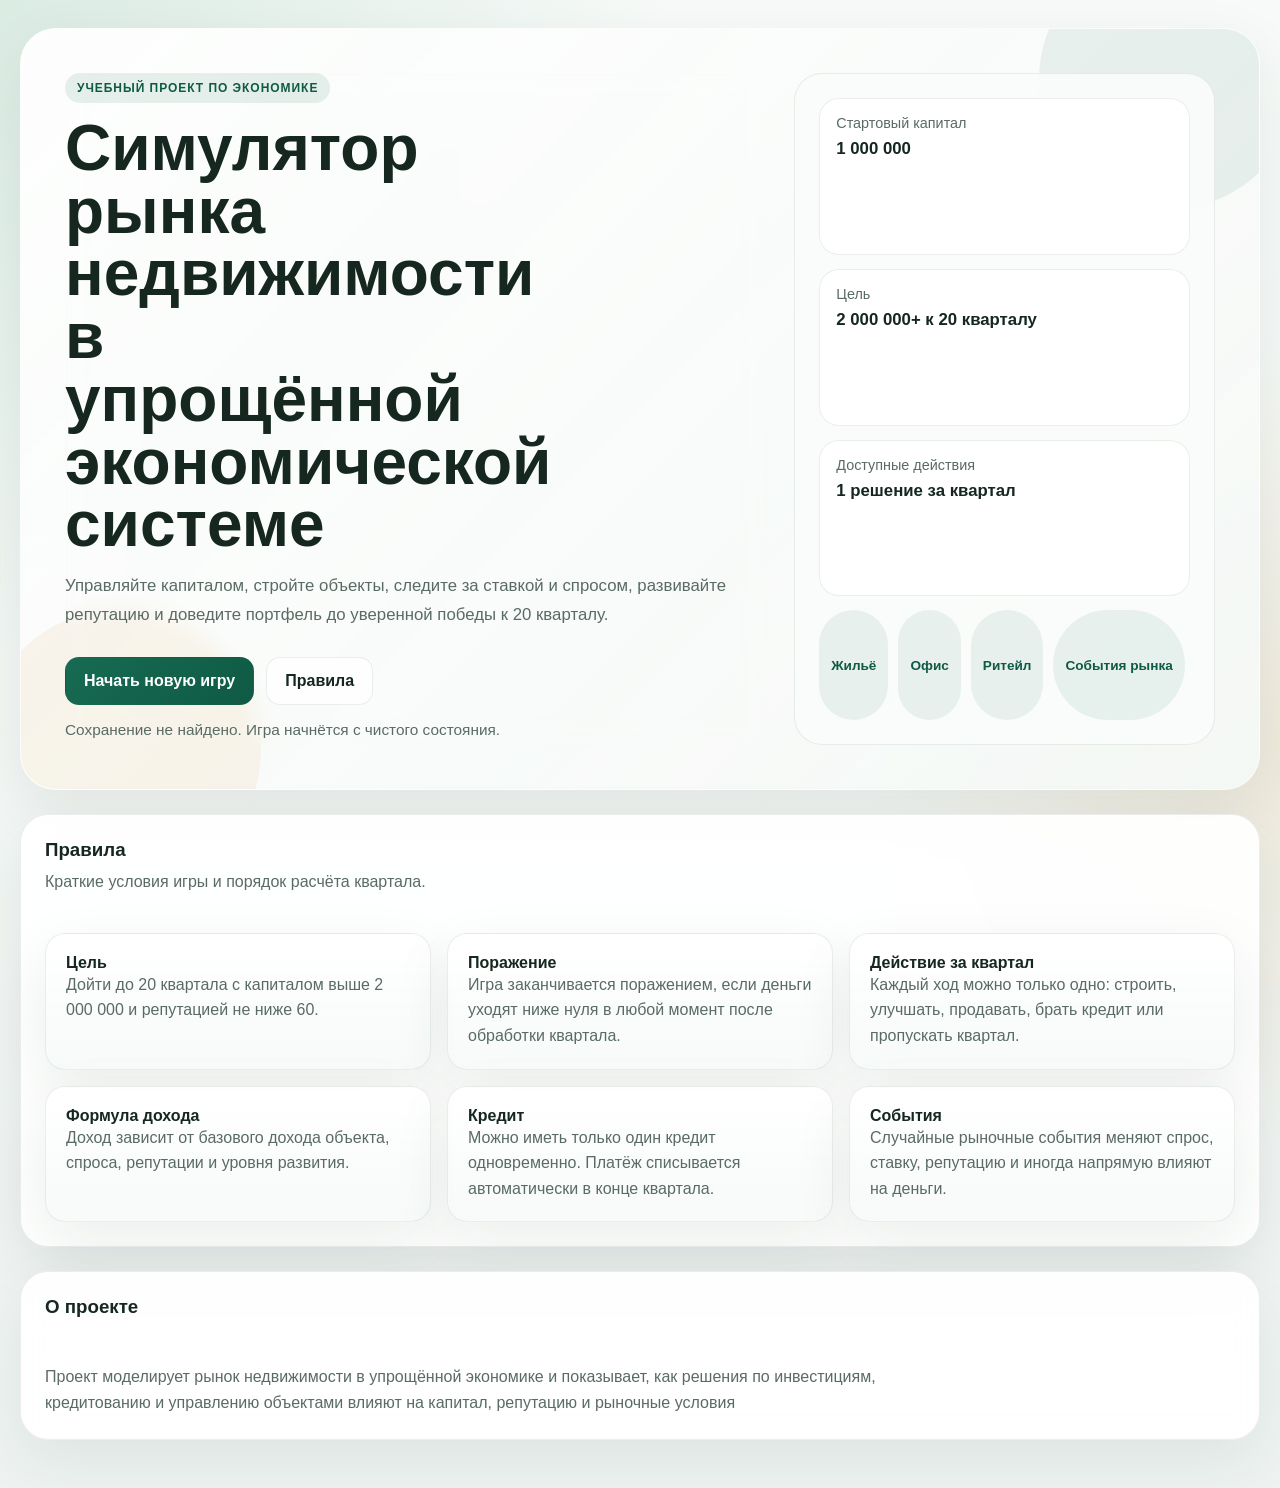
==== app/index.html @ c870f3a7 "Move project files into app folder" ====
<!DOCTYPE html>
<html lang="ru">
<head>
  <meta charset="UTF-8">
  <meta name="viewport" content="width=device-width, initial-scale=1.0">
  <title>Симулятор рынка недвижимости</title>
  <link rel="stylesheet" href="style.css">
</head>
<body>
  <div class="page-shell">
    <section class="hero-screen" id="start-screen">
      <div class="hero-screen__content">
        <div class="hero-screen__intro">
          <span class="eyebrow">Учебный проект по экономике</span>
          <h1>Симулятор рынка недвижимости в упрощённой экономической системе</h1>
          <p class="hero-screen__lead">
            Управляйте капиталом, стройте объекты, следите за ставкой и спросом, развивайте репутацию
            и доведите портфель до уверенной победы к 20 кварталу.
          </p>
          <div class="hero-screen__actions">
            <button class="button button--primary" id="start-game-button">Начать новую игру</button>
            <button class="button button--secondary" id="continue-game-button">Продолжить сохранение</button>
            <button class="button button--ghost" id="scroll-to-rules-button">Правила</button>
          </div>
          <div class="save-hint" id="save-hint"></div>
        </div>

        <div class="hero-screen__panel">
          <div class="hero-stat">
            <span class="hero-stat__label">Стартовый капитал</span>
            <strong class="hero-stat__value">1 000 000</strong>
          </div>
          <div class="hero-stat">
            <span class="hero-stat__label">Цель</span>
            <strong class="hero-stat__value">2 000 000+ к 20 кварталу</strong>
          </div>
          <div class="hero-stat">
            <span class="hero-stat__label">Доступные действия</span>
            <strong class="hero-stat__value">1 решение за квартал</strong>
          </div>
          <div class="hero-tags">
            <span class="tag">Жильё</span>
            <span class="tag">Офис</span>
            <span class="tag">Ритейл</span>
            <span class="tag">События рынка</span>
          </div>
        </div>
      </div>
    </section>

    <main class="main-layout">
      <section class="game-screen is-hidden" id="game-screen">
        <header class="topbar panel">
          <div class="topbar__title">
            <div>
              <p class="topbar__eyebrow">Игровой экран</p>
              <h2>Симулятор рынка недвижимости</h2>
            </div>
            <div class="topbar__links">
              <button class="button button--ghost button--small" id="show-rules-button">Правила</button>
              <button class="button button--ghost button--small" id="show-about-button">О проекте</button>
            </div>
          </div>

          <div class="metrics-grid">
            <div class="metric-card">
              <span class="metric-card__label">Квартал</span>
              <strong class="metric-card__value" id="metric-quarter">1</strong>
            </div>
            <div class="metric-card">
              <span class="metric-card__label">Деньги</span>
              <strong class="metric-card__value" id="metric-money">0</strong>
            </div>
            <div class="metric-card">
              <span class="metric-card__label">Репутация</span>
              <strong class="metric-card__value" id="metric-reputation">0</strong>
            </div>
            <div class="metric-card">
              <span class="metric-card__label">Спрос</span>
              <strong class="metric-card__value" id="metric-demand">0</strong>
            </div>
            <div class="metric-card">
              <span class="metric-card__label">Ставка</span>
              <strong class="metric-card__value" id="metric-interest">0</strong>
            </div>
            <div class="metric-card">
              <span class="metric-card__label">Суммарная прибыль</span>
              <strong class="metric-card__value" id="metric-profit">0</strong>
            </div>
          </div>
        </header>

        <div class="dashboard-grid">
          <aside class="panel sidebar">
            <div class="panel-heading">
              <h3>Панель действий</h3>
              <p>За квартал можно выполнить только одно действие.</p>
            </div>

            <div class="action-group">
              <h4>Строительство</h4>
              <button class="button button--primary button--full" id="build-housing-button">Построить жильё за 250 000</button>
              <button class="button button--primary button--full" id="build-office-button">Построить офис за 400 000</button>
              <button class="button button--primary button--full" id="build-retail-button">Построить ритейл за 320 000</button>
            </div>

            <div class="action-group">
              <h4>Улучшение объекта</h4>
              <label class="field-label" for="upgrade-select">Выберите активный объект</label>
              <select id="upgrade-select"></select>
              <button class="button button--secondary button--full" id="upgrade-button">Улучшить за 80 000</button>
            </div>

            <div class="action-group">
              <h4>Продажа объекта</h4>
              <label class="field-label" for="sell-select">Выберите активный объект</label>
              <select id="sell-select"></select>
              <button class="button button--secondary button--full" id="sell-button">Продать объект</button>
            </div>

            <div class="action-group">
              <h4>Финансовые решения</h4>
              <div class="loan-box" id="loan-status-box"></div>
              <button class="button button--accent button--full" id="loan-button">Взять кредит 300 000</button>
              <button class="button button--ghost button--full" id="skip-turn-button">Пропустить ход</button>
            </div>

            <div class="action-group">
              <h4>Управление игрой</h4>
              <button class="button button--secondary button--full" id="new-game-button">Новая игра</button>
              <button class="button button--danger button--full" id="reset-progress-button">Сбросить прогресс</button>
            </div>
          </aside>

          <section class="panel portfolio-panel">
            <div class="panel-heading">
              <h3>Портфель недвижимости</h3>
              <p>Карточки показывают текущую эффективность объектов с учётом спроса, репутации и ставки.</p>
            </div>
            <div class="properties-grid" id="properties-grid"></div>
          </section>

          <aside class="panel insights-panel">
            <div class="panel-heading">
              <h3>События и аналитика</h3>
              <p>После каждого квартала рынок меняется, а история последних событий сохраняется.</p>
            </div>

            <section class="insight-card">
              <h4>Последнее событие</h4>
              <div id="latest-event-card"></div>
            </section>

            <section class="insight-card">
              <h4>История последних 5 событий</h4>
              <div class="event-history" id="event-history"></div>
            </section>

            <section class="insight-card">
              <h4>Краткая сводка</h4>
              <div class="summary-list" id="game-summary"></div>
            </section>
          </aside>
        </div>

        <section class="panel charts-panel">
          <div class="panel-heading">
            <h3>Динамика по кварталам</h3>
          </div>

          <div class="charts-grid">
            <div class="chart-card">
              <div class="chart-card__header">
                <h4>Деньги</h4>
                <span id="money-trend-label"></span>
              </div>
              <canvas id="money-chart" width="320" height="180"></canvas>
            </div>
            <div class="chart-card">
              <div class="chart-card__header">
                <h4>Спрос</h4>
                <span id="demand-trend-label"></span>
              </div>
              <canvas id="demand-chart" width="320" height="180"></canvas>
            </div>
            <div class="chart-card">
              <div class="chart-card__header">
                <h4>Репутация</h4>
                <span id="reputation-trend-label"></span>
              </div>
              <canvas id="reputation-chart" width="320" height="180"></canvas>
            </div>
          </div>

          <div class="quarter-table-wrapper">
            <table class="quarter-table">
              <thead>
                <tr>
                  <th>Квартал</th>
                  <th>Деньги</th>
                  <th>Спрос</th>
                  <th>Репутация</th>
                  <th>Ставка</th>
                </tr>
              </thead>
              <tbody id="timeline-table-body"></tbody>
            </table>
          </div>
        </section>
      </section>

      <section class="info-section panel" id="rules-section">
        <div class="panel-heading">
          <h3>Правила</h3>
          <p>Краткие условия игры и порядок расчёта квартала.</p>
        </div>
        <div class="info-grid">
          <article class="info-card">
            <h4>Цель</h4>
            <p>Дойти до 20 квартала с капиталом выше 2 000 000 и репутацией не ниже 60.</p>
          </article>
          <article class="info-card">
            <h4>Поражение</h4>
            <p>Игра заканчивается поражением, если деньги уходят ниже нуля в любой момент после обработки квартала.</p>
          </article>
          <article class="info-card">
            <h4>Действие за квартал</h4>
            <p>Каждый ход можно только одно: строить, улучшать, продавать, брать кредит или пропускать квартал.</p>
          </article>
          <article class="info-card">
            <h4>Формула дохода</h4>
            <p>Доход зависит от базового дохода объекта, спроса, репутации и уровня развития.</p>
          </article>
          <article class="info-card">
            <h4>Кредит</h4>
            <p>Можно иметь только один кредит одновременно. Платёж списывается автоматически в конце квартала.</p>
          </article>
          <article class="info-card">
            <h4>События</h4>
            <p>Случайные рыночные события меняют спрос, ставку, репутацию и иногда напрямую влияют на деньги.</p>
          </article>
        </div>
      </section>

      <section class="info-section panel" id="about-section">
        <div class="panel-heading">
          <h3>О проекте</h3>
        </div>
        <div class="about-copy">
          <p>
            Проект моделирует рынок недвижимости в упрощённой экономике и показывает, как решения по
            инвестициям, кредитованию и управлению объектами влияют на капитал, репутацию и рыночные условия
          </p>
        </div>
      </section>
    </main>
  </div>

  <div class="toast-container" id="toast-container" aria-live="polite" aria-atomic="true"></div>

  <div class="modal is-hidden" id="endgame-modal">
    <div class="modal__backdrop"></div>
    <div class="modal__dialog" role="dialog" aria-modal="true" aria-labelledby="endgame-title">
      <span class="modal__eyebrow" id="endgame-result-badge">Итог</span>
      <h2 id="endgame-title">Игра завершена</h2>
      <p class="modal__text" id="endgame-description"></p>
      <div class="endgame-metrics" id="endgame-metrics"></div>
      <button class="button button--primary button--full" id="restart-from-modal-button">Начать заново</button>
    </div>
  </div>

  <script src="script.js"></script>
</body>
</html>
---- app/style.css ----
:root {
  --bg: #eef3f1;
  --surface: rgba(255, 255, 255, 0.92);
  --surface-strong: #ffffff;
  --surface-muted: #f5f8f7;
  --border: rgba(21, 39, 30, 0.08);
  --text: #15271e;
  --text-soft: #5a6b64;
  --primary: #176b52;
  --primary-strong: #0f5a44;
  --accent: #d68c2d;
  --danger: #c95353;
  --success: #2b8b57;
  --shadow: 0 20px 60px rgba(22, 50, 39, 0.08);
  --radius-xl: 28px;
  --radius-lg: 20px;
  --radius-md: 14px;
  --radius-sm: 10px;
}

* {
  box-sizing: border-box;
}

html {
  scroll-behavior: smooth;
}

body {
  margin: 0;
  min-height: 100vh;
  font-family: "Trebuchet MS", "Gill Sans", "Avenir Next", sans-serif;
  color: var(--text);
  background:
    radial-gradient(circle at top left, rgba(89, 171, 133, 0.18), transparent 34%),
    radial-gradient(circle at right center, rgba(214, 140, 45, 0.12), transparent 28%),
    linear-gradient(180deg, #f7faf8 0%, var(--bg) 100%);
}

button,
select,
input {
  font: inherit;
}

.page-shell {
  max-width: 1480px;
  margin: 0 auto;
  padding: 28px 20px 48px;
}

.main-layout {
  display: grid;
  gap: 24px;
}

.hero-screen {
  position: relative;
  overflow: hidden;
  margin-bottom: 24px;
  padding: 44px;
  border: 1px solid rgba(255, 255, 255, 0.5);
  border-radius: 36px;
  background:
    linear-gradient(135deg, rgba(255, 255, 255, 0.95), rgba(244, 248, 246, 0.92)),
    linear-gradient(135deg, rgba(23, 107, 82, 0.08), rgba(214, 140, 45, 0.05));
  box-shadow: var(--shadow);
}

.hero-screen::before,
.hero-screen::after {
  content: "";
  position: absolute;
  border-radius: 999px;
  pointer-events: none;
}

.hero-screen::before {
  top: -80px;
  right: -40px;
  width: 260px;
  height: 260px;
  background: rgba(23, 107, 82, 0.08);
}

.hero-screen::after {
  bottom: -100px;
  left: -40px;
  width: 280px;
  height: 280px;
  background: rgba(214, 140, 45, 0.08);
}

.hero-screen__content {
  position: relative;
  z-index: 1;
  display: grid;
  grid-template-columns: minmax(0, 1.5fr) minmax(320px, 0.9fr);
  gap: 28px;
  align-items: stretch;
}

.hero-screen__intro,
.hero-screen__panel,
.panel,
.info-card,
.chart-card,
.metric-card,
.insight-card,
.property-card {
  backdrop-filter: blur(10px);
}

.hero-screen__intro {
  display: flex;
  flex-direction: column;
  justify-content: center;
}

.eyebrow,
.topbar__eyebrow,
.modal__eyebrow {
  display: inline-flex;
  align-items: center;
  width: fit-content;
  padding: 8px 12px;
  border-radius: 999px;
  font-size: 12px;
  font-weight: 700;
  letter-spacing: 0.08em;
  text-transform: uppercase;
  color: var(--primary-strong);
  background: rgba(23, 107, 82, 0.1);
}

.hero-screen h1 {
  margin: 14px 0 16px;
  max-width: 12ch;
  font-size: clamp(2.4rem, 5vw, 4.1rem);
  line-height: 0.98;
}

.hero-screen__lead {
  max-width: 700px;
  margin: 0 0 28px;
  color: var(--text-soft);
  font-size: 1.05rem;
  line-height: 1.7;
}

.hero-screen__actions,
.topbar__links {
  display: flex;
  flex-wrap: wrap;
  gap: 12px;
}

.save-hint {
  min-height: 24px;
  margin-top: 16px;
  font-size: 0.96rem;
  color: var(--text-soft);
}

.hero-screen__panel {
  display: grid;
  gap: 14px;
  padding: 24px;
  border: 1px solid var(--border);
  border-radius: var(--radius-xl);
  background: rgba(250, 252, 251, 0.9);
}

.hero-stat {
  padding: 16px;
  border-radius: var(--radius-lg);
  background: var(--surface-strong);
  border: 1px solid var(--border);
}

.hero-stat__label {
  display: block;
  margin-bottom: 8px;
  color: var(--text-soft);
  font-size: 0.9rem;
}

.hero-stat__value {
  font-size: 1.05rem;
}

.hero-tags {
  display: flex;
  flex-wrap: wrap;
  gap: 10px;
}

.tag,
.status-badge,
.event-chip {
  display: inline-flex;
  align-items: center;
  gap: 6px;
  padding: 8px 12px;
  border-radius: 999px;
  font-size: 0.85rem;
  font-weight: 700;
}

.tag {
  color: var(--primary-strong);
  background: rgba(23, 107, 82, 0.08);
}

.button {
  display: inline-flex;
  align-items: center;
  justify-content: center;
  gap: 8px;
  min-height: 48px;
  padding: 12px 18px;
  border: 1px solid transparent;
  border-radius: 14px;
  cursor: pointer;
  transition:
    transform 0.18s ease,
    box-shadow 0.18s ease,
    background-color 0.18s ease,
    border-color 0.18s ease,
    color 0.18s ease;
  font-weight: 700;
}

.button:hover:not(:disabled) {
  transform: translateY(-2px);
  box-shadow: 0 12px 24px rgba(21, 39, 30, 0.1);
}

.button:disabled {
  opacity: 0.45;
  cursor: not-allowed;
  box-shadow: none;
}

.button--primary {
  color: #ffffff;
  background: linear-gradient(135deg, var(--primary), var(--primary-strong));
}

.button--secondary {
  color: var(--text);
  background: rgba(255, 255, 255, 0.9);
  border-color: var(--border);
}

.button--accent {
  color: #ffffff;
  background: linear-gradient(135deg, #e69b3d, #c9791f);
}

.button--ghost {
  color: var(--text);
  background: rgba(255, 255, 255, 0.65);
  border-color: var(--border);
}

.button--danger {
  color: #ffffff;
  background: linear-gradient(135deg, #d86565, #b44747);
}

.button--full {
  width: 100%;
}

.button--small {
  min-height: 40px;
  padding: 10px 14px;
  font-size: 0.92rem;
}

.panel,
.info-card,
.chart-card,
.property-card,
.insight-card,
.metric-card {
  border: 1px solid var(--border);
  background: var(--surface);
  box-shadow: var(--shadow);
}

.panel {
  padding: 24px;
  border-radius: var(--radius-xl);
}

.is-hidden {
  display: none !important;
}

.topbar {
  display: grid;
  gap: 24px;
}

.topbar__title {
  display: flex;
  flex-wrap: wrap;
  align-items: center;
  justify-content: space-between;
  gap: 14px;
}

.topbar__title h2 {
  margin: 10px 0 0;
  font-size: clamp(1.6rem, 3vw, 2.2rem);
}

.metrics-grid {
  display: grid;
  grid-template-columns: repeat(6, minmax(0, 1fr));
  gap: 14px;
}

.metric-card {
  padding: 18px;
  border-radius: var(--radius-lg);
  background: linear-gradient(180deg, rgba(255, 255, 255, 0.95), rgba(247, 250, 248, 0.92));
}

.metric-card__label {
  display: block;
  margin-bottom: 8px;
  color: var(--text-soft);
  font-size: 0.88rem;
}

.metric-card__value {
  font-size: 1.15rem;
}

.dashboard-grid {
  display: grid;
  grid-template-columns: minmax(280px, 320px) minmax(0, 1.25fr) minmax(280px, 360px);
  gap: 24px;
  align-items: start;
}

.panel-heading {
  margin-bottom: 20px;
}

.panel-heading h3,
.panel-heading h4 {
  margin: 0 0 8px;
}

.panel-heading p,
.insight-card p,
.info-card p,
.about-copy p,
.event-card__description,
.event-history-item p,
.loan-box p,
.empty-state p {
  margin: 0;
  color: var(--text-soft);
  line-height: 1.6;
}

.sidebar,
.insights-panel {
  position: sticky;
  top: 20px;
}

.action-group {
  display: grid;
  gap: 12px;
  padding-top: 18px;
  margin-top: 18px;
  border-top: 1px solid rgba(21, 39, 30, 0.08);
}

.action-group:first-of-type {
  margin-top: 0;
  padding-top: 0;
  border-top: 0;
}

.action-group h4,
.insight-card h4,
.chart-card h4,
.info-card h4 {
  margin: 0;
  font-size: 1rem;
}

.field-label {
  color: var(--text-soft);
  font-size: 0.92rem;
}

select {
  min-height: 48px;
  width: 100%;
  padding: 12px 14px;
  border: 1px solid var(--border);
  border-radius: 14px;
  color: var(--text);
  background: #ffffff;
  outline: none;
}

select:focus {
  border-color: rgba(23, 107, 82, 0.45);
  box-shadow: 0 0 0 4px rgba(23, 107, 82, 0.08);
}

.loan-box {
  padding: 14px;
  border-radius: var(--radius-md);
  background: var(--surface-muted);
  border: 1px solid var(--border);
}

.loan-box strong {
  display: block;
  margin-bottom: 6px;
}

.properties-grid {
  display: grid;
  grid-template-columns: repeat(auto-fit, minmax(260px, 1fr));
  gap: 16px;
}

.property-card {
  display: grid;
  gap: 16px;
  padding: 20px;
  border-radius: var(--radius-lg);
  background: linear-gradient(180deg, rgba(255, 255, 255, 0.95), rgba(244, 249, 246, 0.92));
  transition: transform 0.18s ease, box-shadow 0.18s ease, border-color 0.18s ease;
}

.property-card:hover {
  transform: translateY(-4px);
  border-color: rgba(23, 107, 82, 0.2);
  box-shadow: 0 22px 44px rgba(18, 44, 34, 0.12);
}

.property-card--sold {
  opacity: 0.72;
  background: linear-gradient(180deg, rgba(245, 247, 246, 0.96), rgba(239, 242, 241, 0.95));
}

.property-card__header {
  display: flex;
  flex-wrap: wrap;
  justify-content: space-between;
  gap: 12px;
}

.property-card__title h4 {
  margin: 0 0 6px;
  font-size: 1.05rem;
}

.property-card__type {
  color: var(--text-soft);
  font-size: 0.92rem;
}

.status-badge--active {
  color: var(--success);
  background: rgba(43, 139, 87, 0.1);
}

.status-badge--sold {
  color: var(--danger);
  background: rgba(201, 83, 83, 0.12);
}

.property-stats {
  display: grid;
  grid-template-columns: repeat(2, minmax(0, 1fr));
  gap: 10px;
}

.property-stat {
  padding: 12px;
  border-radius: 14px;
  background: rgba(255, 255, 255, 0.82);
  border: 1px solid rgba(21, 39, 30, 0.06);
}

.property-stat__label {
  display: block;
  margin-bottom: 6px;
  color: var(--text-soft);
  font-size: 0.8rem;
}

.property-stat__value {
  font-weight: 700;
}

.property-card__footer {
  padding-top: 14px;
  border-top: 1px solid rgba(21, 39, 30, 0.08);
}

.property-card__meta {
  display: flex;
  flex-wrap: wrap;
  gap: 10px;
  font-size: 0.88rem;
  color: var(--text-soft);
}

.insight-card {
  display: grid;
  gap: 14px;
  padding: 18px;
  margin-top: 16px;
  border-radius: var(--radius-lg);
  background: linear-gradient(180deg, rgba(255, 255, 255, 0.94), rgba(246, 250, 248, 0.9));
}

.insight-card:first-of-type {
  margin-top: 0;
}

.event-card,
.event-history-item,
.summary-item {
  padding: 14px;
  border-radius: var(--radius-md);
  background: rgba(255, 255, 255, 0.82);
  border: 1px solid rgba(21, 39, 30, 0.06);
}

.event-card__header,
.event-history-item__header {
  display: flex;
  align-items: center;
  justify-content: space-between;
  gap: 12px;
  margin-bottom: 10px;
}

.event-card__header h5,
.event-history-item__header h5 {
  margin: 0;
  font-size: 0.98rem;
}

.event-chip {
  color: var(--primary-strong);
  background: rgba(23, 107, 82, 0.09);
}

.event-card__effect,
.event-history-item__effect {
  margin-top: 10px;
  color: var(--primary-strong);
  font-weight: 700;
  line-height: 1.5;
}

.event-history {
  display: grid;
  gap: 12px;
}

.summary-list {
  display: grid;
  gap: 12px;
}

.summary-item strong {
  display: block;
  margin-bottom: 6px;
}

.charts-panel {
  display: grid;
  gap: 22px;
}

.charts-grid {
  display: grid;
  grid-template-columns: repeat(3, minmax(0, 1fr));
  gap: 16px;
}

.chart-card {
  padding: 18px;
  border-radius: var(--radius-lg);
  background: linear-gradient(180deg, rgba(255, 255, 255, 0.95), rgba(243, 249, 246, 0.92));
}

.chart-card__header {
  display: flex;
  align-items: baseline;
  justify-content: space-between;
  gap: 12px;
  margin-bottom: 12px;
}

.chart-card__header span {
  color: var(--text-soft);
  font-size: 0.9rem;
}

canvas {
  width: 100%;
  height: 180px;
  display: block;
  border-radius: 18px;
  background:
    linear-gradient(180deg, rgba(246, 250, 248, 0.95), rgba(238, 244, 241, 0.85));
  border: 1px solid rgba(21, 39, 30, 0.06);
}

.quarter-table-wrapper {
  overflow-x: auto;
}

.quarter-table {
  width: 100%;
  border-collapse: collapse;
}

.quarter-table th,
.quarter-table td {
  padding: 14px 12px;
  text-align: left;
  border-bottom: 1px solid rgba(21, 39, 30, 0.08);
  white-space: nowrap;
}

.quarter-table th {
  color: var(--text-soft);
  font-size: 0.9rem;
  font-weight: 700;
}

.info-section {
  display: grid;
  gap: 18px;
}

.info-grid {
  display: grid;
  grid-template-columns: repeat(3, minmax(0, 1fr));
  gap: 16px;
}

.info-card {
  padding: 20px;
  border-radius: var(--radius-lg);
  background: linear-gradient(180deg, rgba(255, 255, 255, 0.94), rgba(246, 250, 248, 0.9));
}

.about-copy {
  display: grid;
  gap: 14px;
  max-width: 920px;
}

.toast-container {
  position: fixed;
  top: 22px;
  right: 22px;
  z-index: 40;
  display: grid;
  gap: 10px;
  width: min(360px, calc(100vw - 32px));
}

.toast {
  padding: 14px 16px;
  border-radius: 16px;
  color: #ffffff;
  box-shadow: 0 18px 36px rgba(18, 44, 34, 0.18);
  animation: toast-in 0.24s ease forwards;
}

.toast--info {
  background: linear-gradient(135deg, #176b52, #104d3d);
}

.toast--warning {
  background: linear-gradient(135deg, #d68c2d, #b8751d);
}

.toast--danger {
  background: linear-gradient(135deg, #d86565, #b44747);
}

.toast--success {
  background: linear-gradient(135deg, #32945f, #216c44);
}

.modal {
  position: fixed;
  inset: 0;
  z-index: 60;
  display: grid;
  place-items: center;
  padding: 20px;
}

.modal__backdrop {
  position: absolute;
  inset: 0;
  background: rgba(15, 25, 21, 0.48);
  backdrop-filter: blur(8px);
}

.modal__dialog {
  position: relative;
  z-index: 1;
  width: min(560px, 100%);
  padding: 32px;
  border-radius: 28px;
  border: 1px solid rgba(255, 255, 255, 0.4);
  background: rgba(255, 255, 255, 0.97);
  box-shadow: 0 32px 80px rgba(12, 23, 19, 0.24);
}

.modal__dialog h2 {
  margin: 16px 0 12px;
}

.modal__text {
  margin: 0 0 20px;
  color: var(--text-soft);
  line-height: 1.65;
}

.endgame-metrics {
  display: grid;
  grid-template-columns: repeat(2, minmax(0, 1fr));
  gap: 12px;
  margin-bottom: 24px;
}

.endgame-metric {
  padding: 16px;
  border-radius: 16px;
  background: var(--surface-muted);
  border: 1px solid var(--border);
}

.endgame-metric span {
  display: block;
  margin-bottom: 6px;
  color: var(--text-soft);
  font-size: 0.88rem;
}

.empty-state {
  padding: 24px;
  border-radius: var(--radius-lg);
  background: linear-gradient(180deg, rgba(248, 250, 249, 0.95), rgba(242, 246, 244, 0.9));
  border: 1px dashed rgba(21, 39, 30, 0.12);
}

code {
  padding: 0.1em 0.35em;
  border-radius: 0.45em;
  background: rgba(23, 107, 82, 0.08);
}

@keyframes toast-in {
  from {
    opacity: 0;
    transform: translateY(-6px) scale(0.98);
  }
  to {
    opacity: 1;
    transform: translateY(0) scale(1);
  }
}

@media (max-width: 1200px) {
  .metrics-grid {
    grid-template-columns: repeat(3, minmax(0, 1fr));
  }

  .dashboard-grid {
    grid-template-columns: minmax(260px, 310px) minmax(0, 1fr);
  }

  .insights-panel {
    grid-column: 1 / -1;
    position: static;
  }

  .charts-grid,
  .info-grid {
    grid-template-columns: repeat(2, minmax(0, 1fr));
  }
}

@media (max-width: 920px) {
  .page-shell {
    padding: 18px 16px 36px;
  }

  .hero-screen {
    padding: 28px;
    border-radius: 28px;
  }

  .hero-screen__content,
  .dashboard-grid,
  .charts-grid,
  .info-grid,
  .endgame-metrics {
    grid-template-columns: 1fr;
  }

  .sidebar,
  .insights-panel {
    position: static;
  }

  .metrics-grid {
    grid-template-columns: repeat(2, minmax(0, 1fr));
  }

  .topbar__title {
    align-items: flex-start;
  }
}

@media (max-width: 640px) {
  .hero-screen h1 {
    max-width: none;
  }

  .metrics-grid,
  .property-stats {
    grid-template-columns: 1fr;
  }

  .panel,
  .hero-screen,
  .modal__dialog {
    padding: 20px;
  }

  .toast-container {
    top: 12px;
    right: 12px;
  }
}
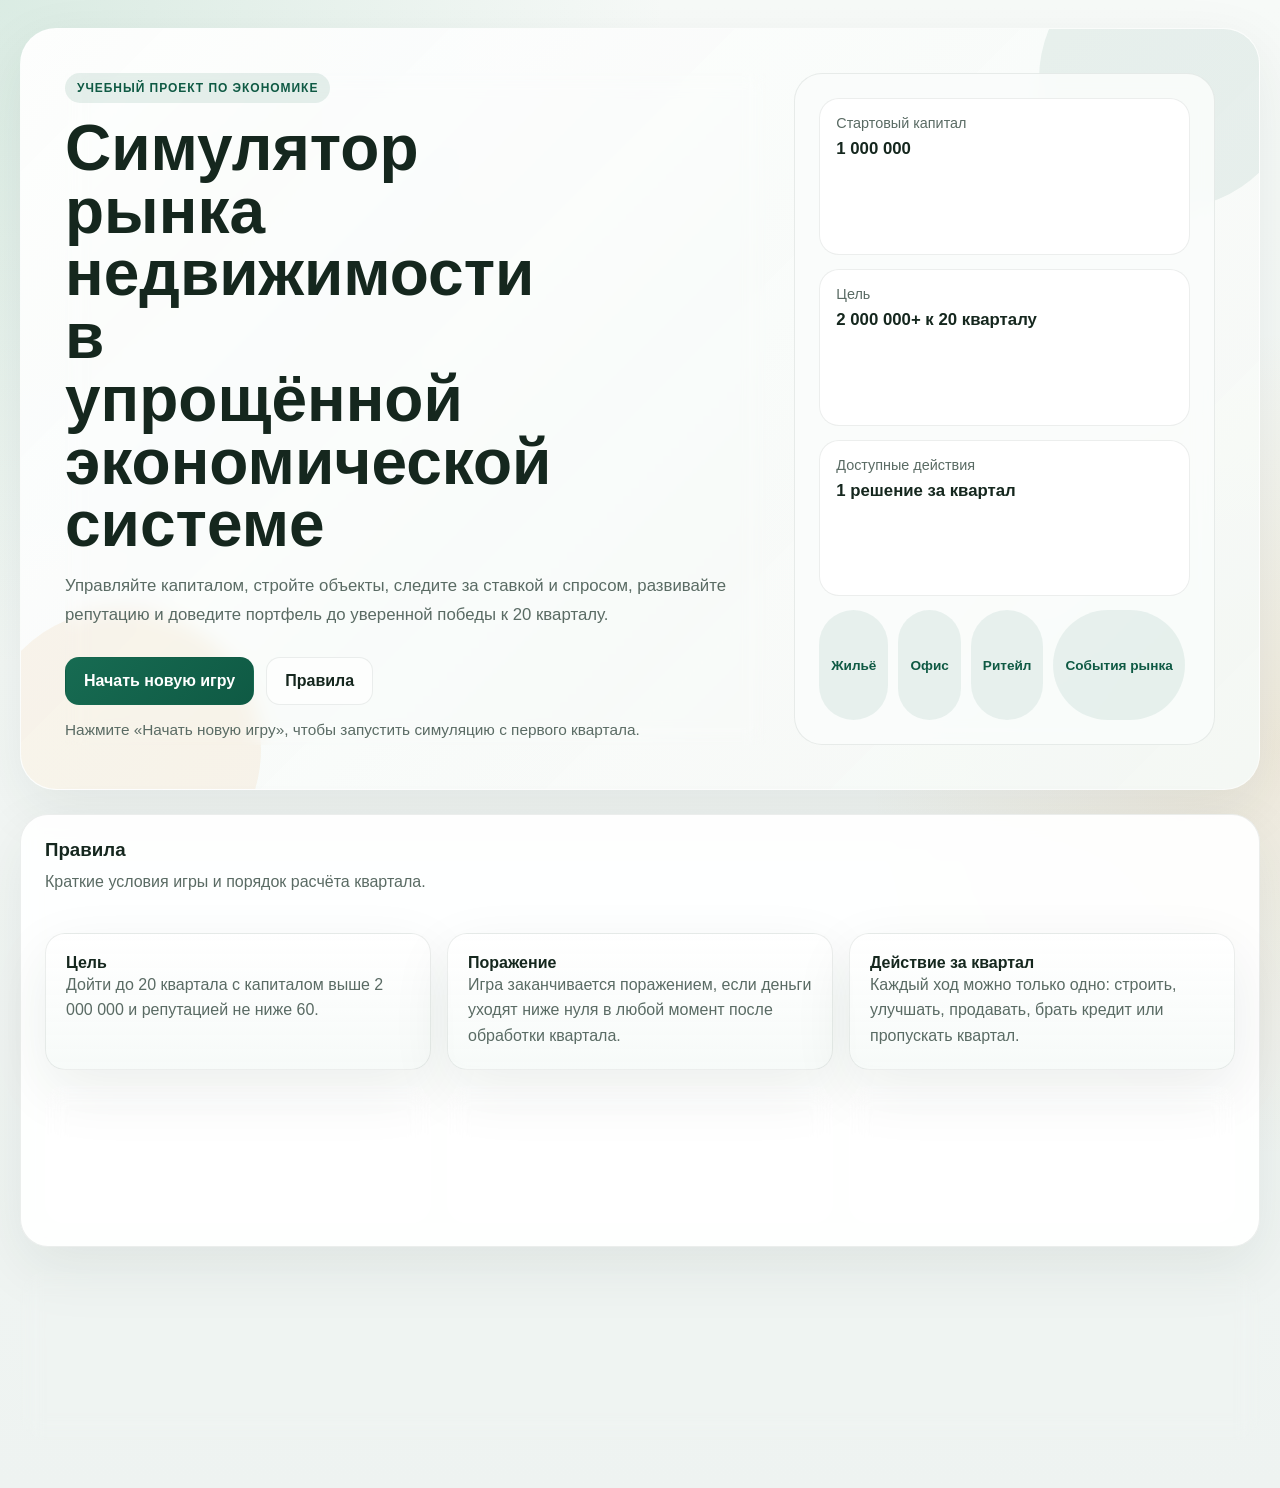
==== commit 75dbc255: "Added map + dont make me think" ====
--- a/app/index.html
+++ b/app/index.html
@@ -19,7 +19,6 @@
           </p>
           <div class="hero-screen__actions">
             <button class="button button--primary" id="start-game-button">Начать новую игру</button>
-            <button class="button button--secondary" id="continue-game-button">Продолжить сохранение</button>
             <button class="button button--ghost" id="scroll-to-rules-button">Правила</button>
           </div>
           <div class="save-hint" id="save-hint"></div>
@@ -84,54 +83,100 @@
               <strong class="metric-card__value" id="metric-interest">0</strong>
             </div>
             <div class="metric-card">
-              <span class="metric-card__label">Суммарная прибыль</span>
+              <span class="metric-card__label">Прибыль</span>
               <strong class="metric-card__value" id="metric-profit">0</strong>
             </div>
           </div>
         </header>
 
-        <div class="dashboard-grid">
-          <aside class="panel sidebar">
-            <div class="panel-heading">
-              <h3>Панель действий</h3>
-              <p>За квартал можно выполнить только одно действие.</p>
-            </div>
-
-            <div class="action-group">
+        <div class="game-board">
+          <aside class="panel decision-panel">
+            <div class="panel-heading decision-heading">
+              <div>
+                <p class="topbar__eyebrow">Следующий ход</p>
+                <h3>Центр решений</h3>
+                <p>Выберите одно действие. Карта справа сразу покажет результат.</p>
+              </div>
+              <div class="next-action-card" id="next-action-card"></div>
+            </div>
+
+            <div class="action-group action-group--primary">
               <h4>Строительство</h4>
-              <button class="button button--primary button--full" id="build-housing-button">Построить жильё за 250 000</button>
-              <button class="button button--primary button--full" id="build-office-button">Построить офис за 400 000</button>
-              <button class="button button--primary button--full" id="build-retail-button">Построить ритейл за 320 000</button>
-            </div>
-
-            <div class="action-group">
-              <h4>Улучшение объекта</h4>
+              <div class="quick-action-grid">
+                <button class="button button--primary button--full action-card-button" id="build-housing-button">
+                  <span>Построить жильё</span>
+                  <strong>250 000</strong>
+                  <small>Стабильный старт</small>
+                </button>
+                <button class="button button--primary button--full action-card-button" id="build-office-button">
+                  <span>Построить офис</span>
+                  <strong>400 000</strong>
+                  <small>Максимум дохода</small>
+                </button>
+                <button class="button button--primary button--full action-card-button" id="build-retail-button">
+                  <span>Построить ритейл</span>
+                  <strong>320 000</strong>
+                  <small>Баланс цены</small>
+                </button>
+              </div>
+            </div>
+
+            <div class="action-group object-control-group">
+              <h4>Объект</h4>
               <label class="field-label" for="upgrade-select">Выберите активный объект</label>
               <select id="upgrade-select"></select>
-              <button class="button button--secondary button--full" id="upgrade-button">Улучшить за 80 000</button>
-            </div>
-
-            <div class="action-group">
-              <h4>Продажа объекта</h4>
-              <label class="field-label" for="sell-select">Выберите активный объект</label>
-              <select id="sell-select"></select>
-              <button class="button button--secondary button--full" id="sell-button">Продать объект</button>
-            </div>
-
-            <div class="action-group">
-              <h4>Финансовые решения</h4>
+              <select class="mirror-select" id="sell-select" aria-hidden="true" tabindex="-1"></select>
+              <div class="dual-action-grid">
+                <button class="button button--secondary button--full" id="upgrade-button">Улучшить за 80 000</button>
+                <button class="button button--secondary button--full" id="sell-button">Продать</button>
+              </div>
+            </div>
+
+            <div class="action-group turn-control-group">
+              <h4>Ход и финансы</h4>
+              <div class="control-summary-grid">
+                <div class="control-summary-card" id="turn-summary-card"></div>
+                <div class="control-summary-card" id="portfolio-summary-card"></div>
+              </div>
               <div class="loan-box" id="loan-status-box"></div>
-              <button class="button button--accent button--full" id="loan-button">Взять кредит 300 000</button>
-              <button class="button button--ghost button--full" id="skip-turn-button">Пропустить ход</button>
-            </div>
-
-            <div class="action-group">
-              <h4>Управление игрой</h4>
+              <div class="dual-action-grid">
+                <button class="button button--accent button--full" id="loan-button">Взять кредит 300 000</button>
+                <button class="button button--primary button--full" id="skip-turn-button">Пропустить ход</button>
+              </div>
+            </div>
+
+            <div class="game-management-row">
               <button class="button button--secondary button--full" id="new-game-button">Новая игра</button>
-              <button class="button button--danger button--full" id="reset-progress-button">Сбросить прогресс</button>
+              <button class="button button--danger button--full" id="reset-progress-button">Сбросить</button>
             </div>
           </aside>
 
+          <section class="city-panel panel">
+            <div class="city-panel__header">
+              <div>
+                <p class="topbar__eyebrow">Городская сцена</p>
+                <h3>Карта инвестиционного района</h3>
+              </div>
+              <div class="city-legend">
+                <span class="legend-item legend-item--housing">Жильё</span>
+                <span class="legend-item legend-item--office">Офис</span>
+                <span class="legend-item legend-item--retail">Ритейл</span>
+                <span class="legend-item legend-item--sold">Продано</span>
+              </div>
+            </div>
+
+            <div class="city-layout">
+              <div class="city-map" id="city-map" aria-label="Визуальная карта объектов недвижимости"></div>
+              <aside class="city-sidebar">
+                <div class="scene-card" id="city-market-board"></div>
+                <div class="scene-card" id="quarter-flow-board"></div>
+                <div class="scene-card" id="visual-event-board"></div>
+              </aside>
+            </div>
+          </section>
+        </div>
+
+        <div class="dashboard-grid">
           <section class="panel portfolio-panel">
             <div class="panel-heading">
               <h3>Портфель недвижимости</h3>
@@ -143,7 +188,7 @@
           <aside class="panel insights-panel">
             <div class="panel-heading">
               <h3>События и аналитика</h3>
-              <p>После каждого квартала рынок меняется, а история последних событий сохраняется.</p>
+              <p>После каждого квартала рынок меняется, а последние события остаются в истории.</p>
             </div>
 
             <section class="insight-card">
@@ -265,7 +310,10 @@
       <h2 id="endgame-title">Игра завершена</h2>
       <p class="modal__text" id="endgame-description"></p>
       <div class="endgame-metrics" id="endgame-metrics"></div>
-      <button class="button button--primary button--full" id="restart-from-modal-button">Начать заново</button>
+      <div class="modal__actions">
+        <button class="button button--primary button--full" id="restart-from-modal-button">Начать заново</button>
+        <button class="button button--secondary button--full" id="back-to-menu-button">Вернуться в меню</button>
+      </div>
     </div>
   </div>
 
--- a/app/style.css
+++ b/app/style.css
@@ -299,6 +299,83 @@
   display: none !important;
 }
 
+body.is-playing #rules-section,
+body.is-playing #about-section,
+body.is-playing .topbar__links,
+body.is-playing .dashboard-grid,
+body.is-playing .charts-panel,
+body.is-playing .city-sidebar {
+  display: none;
+}
+
+body.is-playing {
+  overflow: hidden;
+}
+
+body.is-playing .page-shell {
+  max-width: none;
+  height: 100vh;
+  padding: 7px;
+}
+
+body.is-playing .main-layout,
+body.is-playing .game-screen {
+  height: 100%;
+  min-height: 0;
+}
+
+body.is-playing .game-screen {
+  display: grid;
+  grid-template-rows: auto minmax(0, 1fr);
+  gap: 7px;
+}
+
+body.is-playing .topbar {
+  gap: 0;
+  padding: 8px;
+  border-radius: 22px;
+}
+
+body.is-playing .topbar__title {
+  display: none;
+}
+
+body.is-playing .topbar__title h2 {
+  margin: 4px 0 0;
+  font-size: clamp(1.2rem, 1.7vw, 1.6rem);
+}
+
+body.is-playing .topbar__eyebrow {
+  padding: 5px 9px;
+  font-size: 10px;
+}
+
+body.is-playing .metrics-grid {
+  grid-template-columns: repeat(6, minmax(0, 1fr));
+  gap: 8px;
+}
+
+body.is-playing .metric-card {
+  padding: 6px 8px;
+  border-radius: 16px;
+}
+
+body.is-playing .metric-card__label {
+  margin-bottom: 3px;
+  font-size: 0.74rem;
+}
+
+body.is-playing .metric-card__value {
+  font-size: 1rem;
+}
+
+body.is-playing .game-board {
+  display: grid;
+  grid-template-columns: minmax(300px, 360px) minmax(0, 1fr);
+  gap: 10px;
+  min-height: 0;
+}
+
 .topbar {
   display: grid;
   gap: 24px;
@@ -342,9 +419,911 @@
 
 .dashboard-grid {
   display: grid;
-  grid-template-columns: minmax(280px, 320px) minmax(0, 1.25fr) minmax(280px, 360px);
+  grid-template-columns: minmax(0, 1.35fr) minmax(280px, 360px);
   gap: 24px;
   align-items: start;
+}
+
+.game-board {
+  display: grid;
+  gap: 24px;
+}
+
+.decision-panel {
+  position: relative;
+  top: auto;
+  z-index: 1;
+  display: grid;
+  gap: 18px;
+}
+
+.decision-heading {
+  display: grid;
+  grid-template-columns: minmax(0, 1fr) minmax(260px, 360px);
+  gap: 18px;
+  align-items: stretch;
+  margin-bottom: 0;
+}
+
+.decision-heading h3 {
+  margin-top: 10px;
+}
+
+.next-action-card {
+  display: grid;
+  align-content: center;
+  gap: 6px;
+  min-height: 126px;
+  padding: 18px;
+  border-radius: var(--radius-lg);
+  color: #ffffff;
+  background:
+    radial-gradient(circle at 85% 18%, rgba(255, 255, 255, 0.24), transparent 24%),
+    linear-gradient(135deg, #143c31, #1e765b);
+  box-shadow: 0 18px 36px rgba(18, 60, 48, 0.16);
+}
+
+.next-action-card span {
+  color: rgba(255, 255, 255, 0.72);
+  font-size: 0.76rem;
+  font-weight: 900;
+  letter-spacing: 0.08em;
+  text-transform: uppercase;
+}
+
+.next-action-card strong {
+  font-size: 1.28rem;
+}
+
+.next-action-card p {
+  margin: 0;
+  color: rgba(255, 255, 255, 0.78);
+  line-height: 1.45;
+}
+
+.quick-action-grid {
+  display: grid;
+  grid-template-columns: repeat(3, minmax(0, 1fr));
+  gap: 12px;
+}
+
+.action-card-button {
+  align-items: flex-start;
+  min-height: 132px;
+  padding: 18px;
+  text-align: left;
+  border-radius: 18px;
+  flex-direction: column;
+  justify-content: space-between;
+}
+
+.action-card-button span {
+  font-size: 1rem;
+  font-weight: 900;
+}
+
+.action-card-button strong {
+  font-size: 1.2rem;
+}
+
+.action-card-button small {
+  color: rgba(255, 255, 255, 0.76);
+  font-weight: 700;
+  line-height: 1.35;
+}
+
+.action-details {
+  border: 1px solid var(--border);
+  border-radius: var(--radius-lg);
+  background: rgba(255, 255, 255, 0.64);
+  overflow: hidden;
+}
+
+.action-details summary {
+  cursor: pointer;
+  padding: 16px 18px;
+  color: var(--text);
+  font-weight: 900;
+  list-style: none;
+}
+
+.action-details summary::-webkit-details-marker {
+  display: none;
+}
+
+.action-details summary::after {
+  content: "Открыть";
+  float: right;
+  color: var(--text-soft);
+  font-size: 0.78rem;
+  font-weight: 800;
+}
+
+.action-details[open] summary::after {
+  content: "Скрыть";
+}
+
+.action-details__content {
+  display: grid;
+  grid-template-columns: repeat(2, minmax(0, 1fr));
+  gap: 16px;
+  padding: 0 18px 18px;
+}
+
+.mirror-select {
+  display: none;
+}
+
+.dual-action-grid,
+.control-summary-grid,
+.game-management-row {
+  display: grid;
+  grid-template-columns: repeat(2, minmax(0, 1fr));
+  gap: 10px;
+}
+
+.control-summary-card {
+  display: grid;
+  gap: 5px;
+  min-width: 0;
+  padding: 12px;
+  border-radius: 14px;
+  background: rgba(255, 255, 255, 0.8);
+  border: 1px solid rgba(21, 39, 30, 0.07);
+}
+
+.control-summary-card span {
+  color: var(--text-soft);
+  font-size: 0.75rem;
+  font-weight: 900;
+}
+
+.control-summary-card strong {
+  font-size: 1rem;
+}
+
+.control-summary-card small {
+  overflow: hidden;
+  color: var(--text-soft);
+  font-size: 0.75rem;
+  font-weight: 700;
+  text-overflow: ellipsis;
+  white-space: nowrap;
+}
+
+body.is-playing .decision-panel,
+body.is-playing .city-panel {
+  min-height: 0;
+  overflow: hidden;
+  padding: 14px;
+  border-radius: 22px;
+}
+
+body.is-playing .decision-panel {
+  align-content: start;
+  overflow-y: auto;
+  overscroll-behavior: contain;
+  gap: 8px;
+  padding-right: 8px;
+  scrollbar-width: thin;
+  scrollbar-color: rgba(23, 107, 82, 0.35) transparent;
+}
+
+body.is-playing .decision-panel::-webkit-scrollbar {
+  width: 8px;
+}
+
+body.is-playing .decision-panel::-webkit-scrollbar-track {
+  background: transparent;
+}
+
+body.is-playing .decision-panel::-webkit-scrollbar-thumb {
+  border: 2px solid rgba(255, 255, 255, 0.7);
+  border-radius: 999px;
+  background: rgba(23, 107, 82, 0.36);
+}
+
+body.is-playing .decision-heading {
+  display: none;
+}
+
+body.is-playing .decision-heading h3 {
+  margin: 4px 0 0;
+  font-size: 1.02rem;
+}
+
+body.is-playing .decision-heading p {
+  font-size: 0.78rem;
+  line-height: 1.32;
+}
+
+body.is-playing .decision-heading > div > p:not(.topbar__eyebrow) {
+  display: none;
+}
+
+body.is-playing .next-action-card {
+  display: none;
+}
+
+body.is-playing .next-action-card strong {
+  font-size: 0.98rem;
+}
+
+body.is-playing .next-action-card p {
+  display: none;
+}
+
+body.is-playing .action-group {
+  gap: 6px;
+  padding-top: 7px;
+  margin-top: 7px;
+}
+
+body.is-playing .action-group h4 {
+  font-size: 0.86rem;
+}
+
+body.is-playing .quick-action-grid {
+  grid-template-columns: 1fr;
+  gap: 6px;
+}
+
+body.is-playing .action-card-button {
+  min-height: 38px;
+  padding: 7px 9px;
+  border-radius: 15px;
+}
+
+body.is-playing .action-card-button span,
+body.is-playing .action-card-button strong,
+body.is-playing .action-card-button small {
+  line-height: 1.1;
+}
+
+body.is-playing .action-card-button strong {
+  font-size: 0.92rem;
+}
+
+body.is-playing .action-card-button small {
+  font-size: 0.76rem;
+}
+
+body.is-playing .control-summary-grid {
+  gap: 6px;
+}
+
+body.is-playing .control-summary-card {
+  gap: 2px;
+  padding: 8px;
+  border-radius: 12px;
+}
+
+body.is-playing .control-summary-card span,
+body.is-playing .control-summary-card small {
+  font-size: 0.66rem;
+}
+
+body.is-playing .control-summary-card strong {
+  font-size: 0.82rem;
+}
+
+body.is-playing .action-details {
+  border-radius: 16px;
+}
+
+body.is-playing .action-details summary {
+  padding: 12px 14px;
+  font-size: 0.92rem;
+}
+
+body.is-playing .action-details__content {
+  grid-template-columns: 1fr;
+  gap: 10px;
+  padding: 0 14px 14px;
+}
+
+body.is-playing select,
+body.is-playing .button {
+  min-height: 32px;
+  font-size: 0.82rem;
+}
+
+body.is-playing select {
+  padding: 8px 10px;
+  border-radius: 12px;
+}
+
+body.is-playing .dual-action-grid,
+body.is-playing .game-management-row {
+  gap: 6px;
+}
+
+body.is-playing .loan-box {
+  display: flex;
+  justify-content: space-between;
+  gap: 8px;
+  padding: 7px 8px;
+  border-radius: 12px;
+}
+
+body.is-playing .loan-box strong,
+body.is-playing .loan-box p {
+  margin: 0;
+  font-size: 0.72rem;
+  line-height: 1.25;
+}
+
+body.is-playing .city-panel {
+  display: grid;
+  grid-template-rows: auto minmax(0, 1fr);
+}
+
+body.is-playing .city-panel__header {
+  align-items: center;
+  margin-bottom: 10px;
+}
+
+body.is-playing .city-panel__header h3 {
+  margin: 4px 0 0;
+  font-size: 1.18rem;
+}
+
+body.is-playing .city-legend {
+  gap: 6px;
+}
+
+body.is-playing .legend-item {
+  padding: 6px 8px;
+  font-size: 0.72rem;
+}
+
+body.is-playing .city-layout {
+  display: grid;
+  grid-template-columns: 1fr;
+  min-height: 0;
+}
+
+body.is-playing .city-map.city-map--canvas {
+  height: 100%;
+  min-height: 0;
+  border-radius: 18px;
+}
+
+.city-panel {
+  overflow: hidden;
+}
+
+.city-panel__header {
+  display: flex;
+  align-items: flex-start;
+  justify-content: space-between;
+  gap: 18px;
+  margin-bottom: 18px;
+}
+
+.city-panel__header h3 {
+  margin: 10px 0 0;
+  font-size: 1.45rem;
+}
+
+.city-legend {
+  display: flex;
+  flex-wrap: wrap;
+  justify-content: flex-end;
+  gap: 8px;
+}
+
+.legend-item {
+  display: inline-flex;
+  align-items: center;
+  gap: 8px;
+  padding: 8px 10px;
+  border-radius: 999px;
+  color: var(--text);
+  background: rgba(255, 255, 255, 0.8);
+  border: 1px solid var(--border);
+  font-size: 0.82rem;
+  font-weight: 800;
+}
+
+.legend-item::before {
+  content: "";
+  width: 10px;
+  height: 10px;
+  border-radius: 3px;
+  background: var(--legend-color);
+}
+
+.legend-item--housing {
+  --legend-color: #4f8f69;
+}
+
+.legend-item--office {
+  --legend-color: #5479b8;
+}
+
+.legend-item--retail {
+  --legend-color: #c77d37;
+}
+
+.legend-item--sold {
+  --legend-color: #9a9a9a;
+}
+
+.city-layout {
+  display: grid;
+  grid-template-columns: minmax(0, 1fr) minmax(280px, 360px);
+  gap: 18px;
+  align-items: stretch;
+}
+
+.city-map {
+  position: relative;
+  min-height: 540px;
+  overflow: hidden;
+  border-radius: 22px;
+  border: 1px solid rgba(21, 39, 30, 0.1);
+  background:
+    linear-gradient(90deg, rgba(255, 255, 255, 0.36) 1px, transparent 1px),
+    linear-gradient(0deg, rgba(255, 255, 255, 0.32) 1px, transparent 1px),
+    linear-gradient(135deg, #d6e5de 0%, #eef3e5 42%, #cfdedb 100%);
+  background-size: 46px 46px, 46px 46px, auto;
+  box-shadow: inset 0 0 0 1px rgba(255, 255, 255, 0.35);
+  isolation: isolate;
+}
+
+.city-map::before,
+.city-map::after {
+  content: "";
+  position: absolute;
+  z-index: 1;
+  pointer-events: none;
+}
+
+.city-map::before {
+  inset: 46% -8% auto -8%;
+  height: 76px;
+  transform: rotate(-9deg);
+  background:
+    linear-gradient(90deg, transparent 0 8%, rgba(255, 255, 255, 0.5) 8% 9%, transparent 9% 18%),
+    linear-gradient(180deg, #7f9291, #657b7a);
+  border-top: 8px solid rgba(255, 255, 255, 0.24);
+  border-bottom: 8px solid rgba(25, 40, 42, 0.12);
+}
+
+.city-map::after {
+  top: -18%;
+  right: 10%;
+  width: 120px;
+  height: 140%;
+  transform: rotate(15deg);
+  background: linear-gradient(90deg, rgba(56, 135, 174, 0.2), rgba(75, 158, 192, 0.38), rgba(255, 255, 255, 0.18));
+  filter: blur(0.2px);
+}
+
+.city-map__skyline {
+  position: absolute;
+  inset: 0;
+  z-index: 2;
+  pointer-events: none;
+}
+
+.city-map__skyline::before {
+  content: "";
+  position: absolute;
+  left: 18px;
+  right: 18px;
+  bottom: 20px;
+  height: 36px;
+  border-radius: 999px;
+  background: rgba(25, 54, 46, 0.08);
+  filter: blur(10px);
+}
+
+.city-grid {
+  position: relative;
+  z-index: 3;
+  display: grid;
+  grid-template-columns: repeat(4, minmax(92px, 1fr));
+  gap: 18px;
+  min-height: 100%;
+  padding: 28px;
+  transform: perspective(1050px) rotateX(58deg) rotateZ(-38deg);
+  transform-origin: 50% 58%;
+}
+
+.city-tile {
+  position: relative;
+  aspect-ratio: 1 / 1;
+  min-height: 104px;
+  border-radius: 12px;
+  background:
+    linear-gradient(135deg, rgba(255, 255, 255, 0.52), rgba(255, 255, 255, 0.08)),
+    linear-gradient(135deg, #b9d1bc, #8fb29e);
+  border: 1px solid rgba(42, 76, 61, 0.18);
+  box-shadow:
+    10px 10px 0 rgba(30, 57, 48, 0.12),
+    inset 0 0 0 1px rgba(255, 255, 255, 0.26);
+  transform-style: preserve-3d;
+}
+
+.city-tile--park {
+  background:
+    radial-gradient(circle at 30% 35%, rgba(255, 255, 255, 0.28) 0 10%, transparent 11%),
+    linear-gradient(135deg, #b8d78e, #7fae6a);
+}
+
+.city-tile--water {
+  background:
+    linear-gradient(135deg, rgba(255, 255, 255, 0.36), transparent),
+    linear-gradient(135deg, #9ccbd2, #5799b3);
+}
+
+.city-tile--empty::before {
+  content: "";
+  position: absolute;
+  inset: 22%;
+  border: 2px dashed rgba(24, 62, 50, 0.22);
+  border-radius: 10px;
+}
+
+.city-tile--sold {
+  background:
+    repeating-linear-gradient(45deg, rgba(111, 111, 111, 0.12) 0 10px, rgba(255, 255, 255, 0.1) 10px 20px),
+    linear-gradient(135deg, #c8c8bd, #aaa99f);
+}
+
+.city-tile__label {
+  position: absolute;
+  left: 8px;
+  right: 8px;
+  bottom: 8px;
+  z-index: 8;
+  transform: rotateZ(38deg) rotateX(-58deg);
+  transform-origin: left bottom;
+  color: rgba(21, 39, 30, 0.82);
+  font-size: 0.72rem;
+  font-weight: 900;
+  text-shadow: 0 1px 0 rgba(255, 255, 255, 0.6);
+}
+
+.building-model {
+  position: absolute;
+  left: 50%;
+  bottom: 31%;
+  width: 46%;
+  height: var(--building-height, 82px);
+  transform: translateX(-50%) translateZ(24px);
+  transform-style: preserve-3d;
+  animation: building-rise 0.62s cubic-bezier(0.2, 0.8, 0.2, 1);
+}
+
+.building-model__face {
+  position: absolute;
+  inset: 0;
+  border-radius: 8px 8px 4px 4px;
+  background: var(--building-front);
+  box-shadow: inset 0 0 0 1px rgba(255, 255, 255, 0.24);
+}
+
+.building-model__side {
+  position: absolute;
+  top: 8px;
+  right: -17px;
+  width: 18px;
+  height: calc(100% - 8px);
+  transform: skewY(34deg);
+  transform-origin: left top;
+  border-radius: 0 6px 5px 0;
+  background: var(--building-side);
+}
+
+.building-model__roof {
+  position: absolute;
+  left: 8px;
+  right: -18px;
+  top: -14px;
+  height: 18px;
+  transform: skewX(52deg);
+  transform-origin: left bottom;
+  border-radius: 6px 7px 0 0;
+  background: var(--building-roof);
+}
+
+.building-model__windows {
+  position: absolute;
+  inset: 12px 9px 10px;
+  display: grid;
+  grid-template-columns: repeat(3, 1fr);
+  gap: 6px;
+  z-index: 2;
+}
+
+.building-model__windows span {
+  min-height: 6px;
+  border-radius: 2px;
+  background: rgba(255, 245, 176, 0.9);
+  box-shadow: 0 0 8px rgba(255, 222, 92, 0.28);
+}
+
+.building-model--housing {
+  --building-front: linear-gradient(180deg, #d8e7d8, #7aa982);
+  --building-side: #5c876b;
+  --building-roof: #3d6651;
+}
+
+.building-model--office {
+  --building-front: linear-gradient(180deg, #cdddf2, #5d82b8);
+  --building-side: #456a9f;
+  --building-roof: #2e4e79;
+}
+
+.building-model--retail {
+  --building-front: linear-gradient(180deg, #f0d7ae, #c77d37);
+  --building-side: #a65f2b;
+  --building-roof: #713d25;
+}
+
+.building-model--level-1 {
+  --building-height: 70px;
+}
+
+.building-model--level-2 {
+  --building-height: 88px;
+}
+
+.building-model--level-3 {
+  --building-height: 106px;
+}
+
+.building-model--level-4 {
+  --building-height: 124px;
+}
+
+.building-model--level-5 {
+  --building-height: 142px;
+}
+
+.sold-lot {
+  position: absolute;
+  left: 50%;
+  bottom: 38%;
+  width: 54%;
+  height: 18px;
+  transform: translateX(-50%) translateZ(18px);
+  border-radius: 7px;
+  background: linear-gradient(135deg, #9b9b91, #77766f);
+  box-shadow: 0 12px 20px rgba(40, 48, 45, 0.18);
+}
+
+.sold-lot::after {
+  content: "SOLD";
+  position: absolute;
+  left: 50%;
+  bottom: 20px;
+  transform: translateX(-50%) rotateZ(38deg) rotateX(-58deg);
+  padding: 4px 7px;
+  border-radius: 6px;
+  color: #ffffff;
+  background: #b44747;
+  font-size: 0.68rem;
+  font-weight: 900;
+  letter-spacing: 0;
+}
+
+.city-car {
+  position: absolute;
+  z-index: 5;
+  width: 28px;
+  height: 14px;
+  border-radius: 8px 8px 5px 5px;
+  background: #df5151;
+  box-shadow: 0 6px 12px rgba(20, 35, 35, 0.18);
+  animation: car-drive 8s linear infinite;
+}
+
+.city-car::before,
+.city-car::after {
+  content: "";
+  position: absolute;
+  bottom: -3px;
+  width: 5px;
+  height: 5px;
+  border-radius: 50%;
+  background: #2f3535;
+}
+
+.city-car::before {
+  left: 5px;
+}
+
+.city-car::after {
+  right: 5px;
+}
+
+.city-car--one {
+  top: 48%;
+  left: -40px;
+}
+
+.city-car--two {
+  top: 56%;
+  left: -100px;
+  animation-duration: 11s;
+  animation-delay: -4s;
+  background: #f0c34e;
+}
+
+.event-visual {
+  position: absolute;
+  z-index: 7;
+  right: 22px;
+  top: 22px;
+  width: min(280px, calc(100% - 44px));
+  padding: 16px;
+  border-radius: 18px;
+  border: 1px solid rgba(255, 255, 255, 0.54);
+  color: #ffffff;
+  background: rgba(22, 44, 42, 0.82);
+  box-shadow: 0 20px 40px rgba(13, 30, 28, 0.18);
+  animation: event-drop 0.45s ease;
+}
+
+.event-visual strong {
+  display: block;
+  margin-bottom: 6px;
+}
+
+.event-visual span {
+  color: rgba(255, 255, 255, 0.82);
+  font-size: 0.9rem;
+  line-height: 1.45;
+}
+
+.city-map--finance .event-visual {
+  background: rgba(43, 78, 132, 0.88);
+}
+
+.city-map--risk .event-visual {
+  background: rgba(157, 75, 64, 0.9);
+}
+
+.city-map--growth .event-visual {
+  background: rgba(31, 112, 77, 0.9);
+}
+
+.city-map--culture .event-visual {
+  background: rgba(159, 95, 36, 0.9);
+}
+
+.city-map--risk .city-tile {
+  animation: tile-shake 0.4s ease;
+}
+
+.city-map--growth .building-model__windows span {
+  animation: window-glow 1.2s ease-in-out infinite alternate;
+}
+
+.city-map--finance::before {
+  box-shadow: 0 0 28px rgba(84, 121, 184, 0.55);
+}
+
+.city-sidebar {
+  display: grid;
+  gap: 14px;
+  align-content: start;
+}
+
+.scene-card {
+  padding: 16px;
+  border-radius: 18px;
+  background: rgba(255, 255, 255, 0.84);
+  border: 1px solid rgba(21, 39, 30, 0.08);
+  box-shadow: 0 16px 32px rgba(22, 50, 39, 0.06);
+}
+
+.scene-card h4 {
+  margin: 0 0 12px;
+  font-size: 0.98rem;
+}
+
+.scene-card p {
+  margin: 0;
+  color: var(--text-soft);
+  line-height: 1.5;
+}
+
+.city-meter {
+  display: grid;
+  gap: 8px;
+  margin-top: 12px;
+}
+
+.city-meter__label {
+  display: flex;
+  justify-content: space-between;
+  gap: 12px;
+  color: var(--text-soft);
+  font-size: 0.86rem;
+  font-weight: 700;
+}
+
+.city-meter__track {
+  height: 9px;
+  overflow: hidden;
+  border-radius: 999px;
+  background: rgba(21, 39, 30, 0.08);
+}
+
+.city-meter__fill {
+  width: var(--value);
+  height: 100%;
+  border-radius: inherit;
+  background: linear-gradient(90deg, #d0694f, #d6a240, #2d8b68);
+  transition: width 0.4s ease;
+}
+
+.flow-grid,
+.event-impact-grid {
+  display: grid;
+  grid-template-columns: repeat(2, minmax(0, 1fr));
+  gap: 10px;
+}
+
+.flow-item,
+.event-impact {
+  padding: 11px;
+  border-radius: 12px;
+  background: rgba(245, 248, 247, 0.9);
+  border: 1px solid rgba(21, 39, 30, 0.06);
+}
+
+.flow-item span,
+.event-impact span {
+  display: block;
+  margin-bottom: 5px;
+  color: var(--text-soft);
+  font-size: 0.78rem;
+  font-weight: 700;
+}
+
+.flow-item strong,
+.event-impact strong {
+  font-size: 0.95rem;
+}
+
+.flow-item--positive strong,
+.event-impact--positive strong {
+  color: var(--success);
+}
+
+.flow-item--negative strong,
+.event-impact--negative strong {
+  color: var(--danger);
+}
+
+.map-empty-note {
+  position: absolute;
+  left: 28px;
+  bottom: 24px;
+  z-index: 8;
+  max-width: 300px;
+  padding: 14px 16px;
+  border-radius: 16px;
+  color: var(--text);
+  background: rgba(255, 255, 255, 0.82);
+  border: 1px solid rgba(21, 39, 30, 0.08);
+  box-shadow: 0 14px 28px rgba(20, 40, 35, 0.08);
+}
+
+.map-empty-note strong {
+  display: block;
+  margin-bottom: 5px;
+}
+
+.map-empty-note span {
+  color: var(--text-soft);
+  line-height: 1.45;
 }
 
 .panel-heading {
@@ -473,6 +1452,61 @@
   font-size: 0.92rem;
 }
 
+.property-summary-row {
+  display: grid;
+  grid-template-columns: minmax(0, 1.35fr) repeat(2, minmax(110px, 0.8fr));
+  gap: 10px;
+}
+
+.property-main-number,
+.property-mini-stat {
+  display: grid;
+  align-content: center;
+  gap: 6px;
+  padding: 14px;
+  border-radius: 16px;
+  background: rgba(255, 255, 255, 0.86);
+  border: 1px solid rgba(21, 39, 30, 0.06);
+}
+
+.property-main-number {
+  background:
+    radial-gradient(circle at 90% 20%, rgba(43, 139, 87, 0.13), transparent 24%),
+    rgba(255, 255, 255, 0.9);
+}
+
+.property-main-number span,
+.property-mini-stat span {
+  color: var(--text-soft);
+  font-size: 0.78rem;
+  font-weight: 800;
+}
+
+.property-main-number strong {
+  color: var(--success);
+  font-size: 1.22rem;
+}
+
+.property-mini-stat strong {
+  font-size: 1rem;
+}
+
+.property-details {
+  border-top: 1px solid rgba(21, 39, 30, 0.08);
+  padding-top: 12px;
+}
+
+.property-details summary {
+  cursor: pointer;
+  color: var(--text-soft);
+  font-size: 0.88rem;
+  font-weight: 900;
+}
+
+.property-details .property-stats {
+  margin-top: 12px;
+}
+
 .status-badge--active {
   color: var(--success);
   background: rgba(43, 139, 87, 0.1);
@@ -749,6 +1783,12 @@
   margin-bottom: 24px;
 }
 
+.modal__actions {
+  display: grid;
+  grid-template-columns: repeat(2, minmax(0, 1fr));
+  gap: 12px;
+}
+
 .endgame-metric {
   padding: 16px;
   border-radius: 16px;
@@ -787,13 +1827,67 @@
   }
 }
 
+@keyframes building-rise {
+  from {
+    opacity: 0;
+    transform: translateX(-50%) translateZ(24px) scaleY(0.35);
+  }
+  to {
+    opacity: 1;
+    transform: translateX(-50%) translateZ(24px) scaleY(1);
+  }
+}
+
+@keyframes car-drive {
+  from {
+    transform: translateX(0) rotate(-9deg);
+  }
+  to {
+    transform: translateX(980px) rotate(-9deg);
+  }
+}
+
+@keyframes event-drop {
+  from {
+    opacity: 0;
+    transform: translateY(-10px) scale(0.96);
+  }
+  to {
+    opacity: 1;
+    transform: translateY(0) scale(1);
+  }
+}
+
+@keyframes tile-shake {
+  0%,
+  100% {
+    transform: translate(0, 0);
+  }
+  35% {
+    transform: translate(2px, -1px);
+  }
+  70% {
+    transform: translate(-2px, 1px);
+  }
+}
+
+@keyframes window-glow {
+  from {
+    opacity: 0.72;
+  }
+  to {
+    opacity: 1;
+    box-shadow: 0 0 14px rgba(255, 222, 92, 0.55);
+  }
+}
+
 @media (max-width: 1200px) {
   .metrics-grid {
     grid-template-columns: repeat(3, minmax(0, 1fr));
   }
 
   .dashboard-grid {
-    grid-template-columns: minmax(260px, 310px) minmax(0, 1fr);
+    grid-template-columns: 1fr;
   }
 
   .insights-panel {
@@ -805,9 +1899,43 @@
   .info-grid {
     grid-template-columns: repeat(2, minmax(0, 1fr));
   }
+
+  .city-layout {
+    grid-template-columns: 1fr;
+  }
+
+  .city-sidebar {
+    grid-template-columns: repeat(3, minmax(0, 1fr));
+  }
 }
 
 @media (max-width: 920px) {
+  body.is-playing {
+    overflow: auto;
+  }
+
+  body.is-playing .page-shell {
+    height: auto;
+    padding: 12px;
+  }
+
+  body.is-playing .game-screen {
+    height: auto;
+  }
+
+  body.is-playing .game-board {
+    grid-template-columns: 1fr;
+  }
+
+  body.is-playing .city-map.city-map--canvas {
+    height: 560px;
+    min-height: 560px;
+  }
+
+  body.is-playing .metrics-grid {
+    grid-template-columns: repeat(2, minmax(0, 1fr));
+  }
+
   .page-shell {
     padding: 18px 16px 36px;
   }
@@ -821,8 +1949,30 @@
   .dashboard-grid,
   .charts-grid,
   .info-grid,
-  .endgame-metrics {
+  .endgame-metrics,
+  .decision-heading,
+  .quick-action-grid,
+  .action-details__content,
+  .city-sidebar {
     grid-template-columns: 1fr;
+  }
+
+  .city-panel__header {
+    display: grid;
+  }
+
+  .city-legend {
+    justify-content: flex-start;
+  }
+
+  .city-map {
+    min-height: 440px;
+  }
+
+  .city-grid {
+    grid-template-columns: repeat(4, minmax(64px, 1fr));
+    gap: 12px;
+    padding: 22px;
   }
 
   .sidebar,
@@ -844,8 +1994,45 @@
     max-width: none;
   }
 
-  .metrics-grid,
+  .metrics-grid {
+    grid-template-columns: repeat(2, minmax(0, 1fr));
+  }
+
   .property-stats {
+    grid-template-columns: 1fr;
+  }
+
+  .property-summary-row {
+    grid-template-columns: 1fr;
+  }
+
+  .city-map {
+    min-height: 380px;
+  }
+
+  .city-grid {
+    grid-template-columns: repeat(3, minmax(64px, 1fr));
+    transform: perspective(840px) rotateX(55deg) rotateZ(-36deg);
+  }
+
+  .city-tile {
+    min-height: 82px;
+  }
+
+  .building-model {
+    width: 52%;
+  }
+
+  .event-visual {
+    left: 16px;
+    right: 16px;
+    top: 16px;
+    width: auto;
+  }
+
+  .flow-grid,
+  .event-impact-grid,
+  .modal__actions {
     grid-template-columns: 1fr;
   }
 
@@ -860,3 +2047,696 @@
     right: 12px;
   }
 }
+
+/* City scene v2: readable 2.5D city instead of a tilted tile grid. */
+.city-map {
+  min-height: 620px;
+  border-radius: 18px;
+  background:
+    radial-gradient(circle at 18% 16%, rgba(255, 255, 255, 0.75), transparent 18%),
+    linear-gradient(90deg, rgba(255, 255, 255, 0.24) 1px, transparent 1px),
+    linear-gradient(0deg, rgba(255, 255, 255, 0.22) 1px, transparent 1px),
+    linear-gradient(135deg, #d9e7de 0%, #eef2e9 48%, #d5e1de 100%);
+  background-size: auto, 54px 54px, 54px 54px, auto;
+}
+
+.city-map::before,
+.city-map::after,
+.city-map__skyline {
+  content: none;
+  display: none;
+}
+
+.city-world {
+  position: absolute;
+  inset: 0;
+  overflow: hidden;
+}
+
+.city-river {
+  position: absolute;
+  z-index: 1;
+  border-radius: 999px;
+  background:
+    linear-gradient(90deg, rgba(255, 255, 255, 0.42), transparent 32%),
+    linear-gradient(135deg, rgba(84, 160, 189, 0.52), rgba(132, 197, 205, 0.34));
+  box-shadow: inset 0 0 32px rgba(255, 255, 255, 0.34);
+}
+
+.city-river--right {
+  top: -8%;
+  right: -6%;
+  width: 18%;
+  height: 78%;
+  transform: rotate(11deg);
+}
+
+.city-river--bottom {
+  right: 4%;
+  bottom: -15%;
+  width: 46%;
+  height: 24%;
+  transform: rotate(-10deg);
+}
+
+.city-road {
+  position: absolute;
+  z-index: 2;
+  border-radius: 999px;
+  background:
+    linear-gradient(90deg, rgba(255, 255, 255, 0.38) 0 7%, transparent 7% 18%),
+    linear-gradient(180deg, #6e8180, #556c6b);
+  box-shadow:
+    0 14px 24px rgba(42, 60, 58, 0.16),
+    inset 0 5px 0 rgba(255, 255, 255, 0.16);
+}
+
+.city-road--main {
+  left: -8%;
+  right: -8%;
+  top: 48%;
+  height: 58px;
+}
+
+.city-road--north {
+  left: 18%;
+  right: 12%;
+  top: 27%;
+  height: 44px;
+  transform: rotate(-10deg);
+}
+
+.city-road--south {
+  left: 9%;
+  right: 10%;
+  top: 73%;
+  height: 46px;
+  transform: rotate(8deg);
+}
+
+.city-road--vertical {
+  top: -8%;
+  bottom: -8%;
+  left: 51%;
+  width: 54px;
+}
+
+.city-road--diagonal {
+  left: 6%;
+  right: 12%;
+  top: 56%;
+  height: 42px;
+  transform: rotate(-32deg);
+  opacity: 0.92;
+}
+
+.city-intersection {
+  position: absolute;
+  z-index: 3;
+  width: 78px;
+  height: 78px;
+  border-radius: 50%;
+  background: radial-gradient(circle, #748989 0 38%, #566d6c 39% 100%);
+  box-shadow: inset 0 0 0 8px rgba(255, 255, 255, 0.11);
+}
+
+.city-intersection--one {
+  left: 47.5%;
+  top: 45.2%;
+}
+
+.city-intersection--two {
+  left: 48%;
+  top: 24%;
+}
+
+.city-tile {
+  position: absolute;
+  left: var(--x);
+  top: var(--y);
+  z-index: 5;
+  width: var(--w);
+  height: var(--h);
+  min-height: 0;
+  aspect-ratio: auto;
+  border-radius: 18px;
+  transform: none;
+  background:
+    linear-gradient(135deg, rgba(255, 255, 255, 0.64), rgba(255, 255, 255, 0.14)),
+    linear-gradient(135deg, #c9ddd2, #9ebfaa);
+  border: 1px solid rgba(75, 110, 91, 0.2);
+  box-shadow:
+    0 16px 0 rgba(72, 91, 84, 0.12),
+    0 18px 34px rgba(27, 49, 41, 0.14),
+    inset 0 0 0 1px rgba(255, 255, 255, 0.36);
+  transition: transform 0.2s ease, filter 0.2s ease;
+}
+
+.city-tile:hover {
+  transform: translateY(-5px);
+  filter: saturate(1.08);
+}
+
+.city-tile--park {
+  background:
+    radial-gradient(circle at 38% 38%, rgba(236, 255, 209, 0.72) 0 13%, transparent 14%),
+    radial-gradient(circle at 70% 65%, rgba(74, 132, 78, 0.28) 0 12%, transparent 13%),
+    linear-gradient(135deg, #c9e5a2, #89b871);
+}
+
+.city-tile--water {
+  background:
+    linear-gradient(135deg, rgba(255, 255, 255, 0.44), transparent),
+    repeating-linear-gradient(-12deg, rgba(255, 255, 255, 0.18) 0 8px, transparent 8px 19px),
+    linear-gradient(135deg, #99cdd8, #5d9fba);
+}
+
+.city-tile--empty::before {
+  inset: 18%;
+  border: 2px dashed rgba(36, 78, 65, 0.18);
+  border-radius: 14px;
+}
+
+.city-tile__marker {
+  position: absolute;
+  inset: 18%;
+  border-radius: 14px;
+  background: rgba(255, 255, 255, 0.12);
+}
+
+.city-tile__label {
+  left: 12px;
+  right: auto;
+  bottom: 10px;
+  width: max-content;
+  max-width: calc(100% - 24px);
+  padding: 5px 8px;
+  border-radius: 999px;
+  transform: none;
+  color: var(--text);
+  background: rgba(255, 255, 255, 0.84);
+  border: 1px solid rgba(21, 39, 30, 0.08);
+  font-size: 0.72rem;
+  font-weight: 900;
+  box-shadow: 0 8px 18px rgba(24, 40, 34, 0.1);
+  white-space: nowrap;
+}
+
+.building-model {
+  left: 50%;
+  bottom: 22%;
+  width: min(76px, 54%);
+  height: var(--building-height, 82px);
+  transform: translateX(-50%);
+  filter: drop-shadow(12px 18px 12px rgba(29, 45, 41, 0.18));
+}
+
+.building-model__face {
+  border-radius: 10px 10px 5px 5px;
+}
+
+.building-model__side {
+  top: 11px;
+  right: -20px;
+  width: 21px;
+  height: calc(100% - 11px);
+}
+
+.building-model__roof {
+  left: 10px;
+  right: -20px;
+  top: -17px;
+  height: 21px;
+}
+
+.building-model__windows {
+  inset: 14px 11px 22px;
+  gap: 5px;
+}
+
+.building-model__badge {
+  position: absolute;
+  left: 50%;
+  bottom: 5px;
+  transform: translateX(-50%);
+  padding: 2px 5px;
+  border-radius: 999px;
+  color: rgba(20, 36, 29, 0.86);
+  background: rgba(255, 255, 255, 0.82);
+  font-size: 0.58rem;
+  font-weight: 900;
+}
+
+.building-model--level-1 {
+  --building-height: 76px;
+}
+
+.building-model--level-2 {
+  --building-height: 98px;
+}
+
+.building-model--level-3 {
+  --building-height: 122px;
+}
+
+.building-model--level-4,
+.building-model--level-5 {
+  --building-height: 146px;
+}
+
+.sold-lot {
+  bottom: 43%;
+  height: 28px;
+  transform: translateX(-50%);
+}
+
+.sold-lot::after {
+  bottom: 34px;
+  transform: translateX(-50%);
+}
+
+.city-car {
+  z-index: 4;
+  width: 34px;
+  height: 17px;
+  pointer-events: none;
+  opacity: 0.9;
+}
+
+.city-car--one {
+  top: 51%;
+  left: -50px;
+  animation: road-drive-main 12s linear infinite;
+}
+
+.city-car--two {
+  top: 31%;
+  left: 8%;
+  animation: road-drive-north 15s linear infinite;
+  animation-delay: -5s;
+}
+
+.city-car--three {
+  top: -38px;
+  left: 53%;
+  background: #4f8fce;
+  animation: road-drive-vertical 13s linear infinite;
+  animation-delay: -2s;
+}
+
+.event-visual {
+  right: 18px;
+  top: 18px;
+  width: min(300px, calc(100% - 36px));
+  border-radius: 14px;
+}
+
+.map-empty-note {
+  left: 20px;
+  bottom: 18px;
+  border-radius: 14px;
+}
+
+@keyframes road-drive-main {
+  from {
+    transform: translateX(0);
+  }
+  to {
+    transform: translateX(1500px);
+  }
+}
+
+@keyframes road-drive-north {
+  from {
+    transform: translateX(0) translateY(0) rotate(-10deg);
+  }
+  to {
+    transform: translateX(980px) translateY(-170px) rotate(-10deg);
+  }
+}
+
+@keyframes road-drive-vertical {
+  from {
+    transform: translateY(0) rotate(90deg);
+  }
+  to {
+    transform: translateY(780px) rotate(90deg);
+  }
+}
+
+@keyframes building-rise {
+  from {
+    opacity: 0;
+    transform: translateX(-50%) translateY(22px) scaleY(0.42);
+  }
+  to {
+    opacity: 1;
+    transform: translateX(-50%) translateY(0) scaleY(1);
+  }
+}
+
+@media (max-width: 920px) {
+  .city-map {
+    min-height: 520px;
+  }
+
+  .event-visual {
+    position: absolute;
+    top: 14px;
+    left: auto;
+    right: 14px;
+    width: min(270px, calc(100% - 28px));
+    padding: 12px;
+  }
+
+  .city-tile {
+    border-radius: 14px;
+  }
+
+  .building-model {
+    width: min(58px, 58%);
+  }
+}
+
+@media (max-width: 640px) {
+  .city-map {
+    min-height: 480px;
+  }
+
+  .city-tile {
+    box-shadow:
+      0 10px 0 rgba(72, 91, 84, 0.12),
+      0 13px 24px rgba(27, 49, 41, 0.12),
+      inset 0 0 0 1px rgba(255, 255, 255, 0.32);
+  }
+
+  .city-tile__label {
+    font-size: 0.64rem;
+    padding: 4px 6px;
+  }
+
+  .building-model--level-1 {
+    --building-height: 58px;
+  }
+
+  .building-model--level-2 {
+    --building-height: 72px;
+  }
+
+  .building-model--level-3,
+  .building-model--level-4,
+  .building-model--level-5 {
+    --building-height: 88px;
+  }
+}
+
+/* Canvas city renderer: the map is now a single animated isometric game scene. */
+.city-map.city-map--canvas {
+  min-height: 720px;
+  height: min(74vh, 780px);
+  border-radius: 24px;
+  background:
+    radial-gradient(circle at 22% 16%, rgba(255, 255, 255, 0.75), transparent 24%),
+    linear-gradient(135deg, #d9efe7, #eef6ea 44%, #cbdedc);
+  box-shadow:
+    inset 0 0 0 1px rgba(255, 255, 255, 0.62),
+    inset 0 -36px 90px rgba(29, 58, 53, 0.12),
+    0 24px 54px rgba(25, 55, 47, 0.12);
+}
+
+.city-map.city-map--canvas::before,
+.city-map.city-map--canvas::after,
+.city-map.city-map--canvas .city-world,
+.city-map.city-map--canvas .event-visual,
+.city-map.city-map--canvas .map-empty-note {
+  content: none;
+  display: none;
+}
+
+.city-canvas {
+  position: absolute;
+  inset: 0;
+  display: block;
+  width: 100%;
+  height: 100%;
+}
+
+.city-hud {
+  position: absolute;
+  left: 18px;
+  top: auto;
+  bottom: 18px;
+  z-index: 4;
+  display: grid;
+  gap: 8px;
+  width: min(390px, calc(100% - 36px));
+  pointer-events: none;
+}
+
+.city-hud__event,
+.city-hud__meta {
+  border: 1px solid rgba(255, 255, 255, 0.58);
+  background: rgba(19, 42, 38, 0.78);
+  color: #ffffff;
+  box-shadow: 0 18px 36px rgba(20, 37, 34, 0.18);
+  backdrop-filter: blur(14px);
+}
+
+.city-hud__event {
+  padding: 14px 16px;
+  border-radius: 18px;
+}
+
+.city-hud__event span {
+  display: block;
+  margin-bottom: 5px;
+  color: rgba(255, 255, 255, 0.72);
+  font-size: 0.78rem;
+  font-weight: 900;
+  letter-spacing: 0.08em;
+  text-transform: uppercase;
+}
+
+.city-hud__event strong {
+  display: block;
+  font-size: 0.98rem;
+  line-height: 1.35;
+}
+
+.city-hud__meta {
+  display: flex;
+  flex-wrap: wrap;
+  gap: 8px;
+  width: fit-content;
+  max-width: 100%;
+  padding: 9px 11px;
+  border-radius: 999px;
+  font-size: 0.78rem;
+  font-weight: 800;
+}
+
+.city-hud__meta span {
+  display: inline-flex;
+  align-items: center;
+  gap: 6px;
+}
+
+.city-hud__meta span + span::before {
+  content: "";
+  width: 5px;
+  height: 5px;
+  border-radius: 50%;
+  background: rgba(255, 255, 255, 0.48);
+}
+
+.city-map--finance .city-hud__event,
+.city-map--finance .city-hud__meta {
+  background: rgba(38, 70, 126, 0.8);
+}
+
+.city-map--risk .city-hud__event,
+.city-map--risk .city-hud__meta {
+  background: rgba(136, 61, 53, 0.82);
+}
+
+.city-map--growth .city-hud__event,
+.city-map--growth .city-hud__meta {
+  background: rgba(25, 104, 71, 0.82);
+}
+
+.city-map--culture .city-hud__event,
+.city-map--culture .city-hud__meta {
+  background: rgba(150, 88, 33, 0.82);
+}
+
+.city-tooltip {
+  position: absolute;
+  z-index: 6;
+  width: 220px;
+  padding: 12px 13px;
+  border: 1px solid rgba(255, 255, 255, 0.72);
+  border-radius: 14px;
+  color: #ffffff;
+  background: rgba(18, 35, 32, 0.86);
+  box-shadow: 0 18px 36px rgba(19, 38, 34, 0.22);
+  backdrop-filter: blur(12px);
+  pointer-events: none;
+}
+
+.city-tooltip strong {
+  display: block;
+  margin-bottom: 5px;
+  font-size: 0.9rem;
+}
+
+.city-tooltip span {
+  display: block;
+  color: rgba(255, 255, 255, 0.78);
+  font-size: 0.8rem;
+  line-height: 1.45;
+}
+
+@media (max-width: 920px) {
+  .city-map.city-map--canvas {
+    min-height: 640px;
+    height: 640px;
+  }
+}
+
+@media (max-width: 640px) {
+  .city-map.city-map--canvas {
+    min-height: 560px;
+    height: 560px;
+    border-radius: 18px;
+  }
+
+  .city-hud {
+    left: 12px;
+    top: auto;
+    bottom: 12px;
+    width: calc(100% - 24px);
+  }
+
+  .city-hud__event {
+    padding: 12px;
+  }
+
+  .city-hud__meta {
+    border-radius: 14px;
+  }
+}
+
+/* The actual game view must stay on one screen: controls left, map right. */
+@media (max-width: 920px) {
+  body.is-playing {
+    overflow: hidden;
+  }
+
+  body.is-playing .page-shell {
+    height: 100vh;
+    padding: 6px;
+  }
+
+  body.is-playing .game-screen {
+    height: 100%;
+    grid-template-rows: auto minmax(0, 1fr);
+  }
+
+  body.is-playing .topbar {
+    gap: 0;
+    padding: 7px;
+  }
+
+  body.is-playing .topbar__title h2 {
+    font-size: 1rem;
+  }
+
+  body.is-playing .metrics-grid {
+    grid-template-columns: repeat(6, minmax(0, 1fr));
+    gap: 5px;
+  }
+
+  body.is-playing .metric-card {
+    min-width: 0;
+    padding: 5px 7px;
+    border-radius: 12px;
+  }
+
+  body.is-playing .metric-card__label {
+    overflow: hidden;
+    margin-bottom: 2px;
+    font-size: 0.6rem;
+    text-overflow: ellipsis;
+    white-space: nowrap;
+  }
+
+  body.is-playing .metric-card__value {
+    overflow: hidden;
+    font-size: 0.82rem;
+    text-overflow: ellipsis;
+    white-space: nowrap;
+  }
+
+  body.is-playing .game-board {
+    grid-template-columns: minmax(230px, 260px) minmax(0, 1fr);
+    gap: 8px;
+    min-height: 0;
+  }
+
+  body.is-playing .decision-panel,
+  body.is-playing .city-panel {
+    padding: 10px;
+    border-radius: 16px;
+  }
+
+  body.is-playing .decision-heading h3,
+  body.is-playing .city-panel__header h3 {
+    font-size: 1rem;
+  }
+
+  body.is-playing .decision-heading p,
+  body.is-playing .next-action-card p,
+  body.is-playing .action-card-button small {
+    font-size: 0.74rem;
+  }
+
+  body.is-playing .next-action-card {
+    display: none;
+  }
+
+  body.is-playing .action-card-button {
+    display: grid;
+    grid-template-columns: minmax(0, 1fr) auto;
+    align-items: center;
+    min-height: 38px;
+    padding: 7px 9px;
+  }
+
+  body.is-playing .action-card-button small {
+    display: none;
+  }
+
+  body.is-playing .city-map.city-map--canvas {
+    height: 100%;
+    min-height: 0;
+  }
+
+  body.is-playing .city-hud {
+    left: 10px;
+    right: 10px;
+    bottom: 10px;
+    width: auto;
+  }
+
+  body.is-playing .city-hud__event {
+    padding: 9px;
+  }
+
+  body.is-playing .city-hud__event strong {
+    font-size: 0.78rem;
+  }
+
+  body.is-playing .city-hud__meta {
+    display: none;
+  }
+}
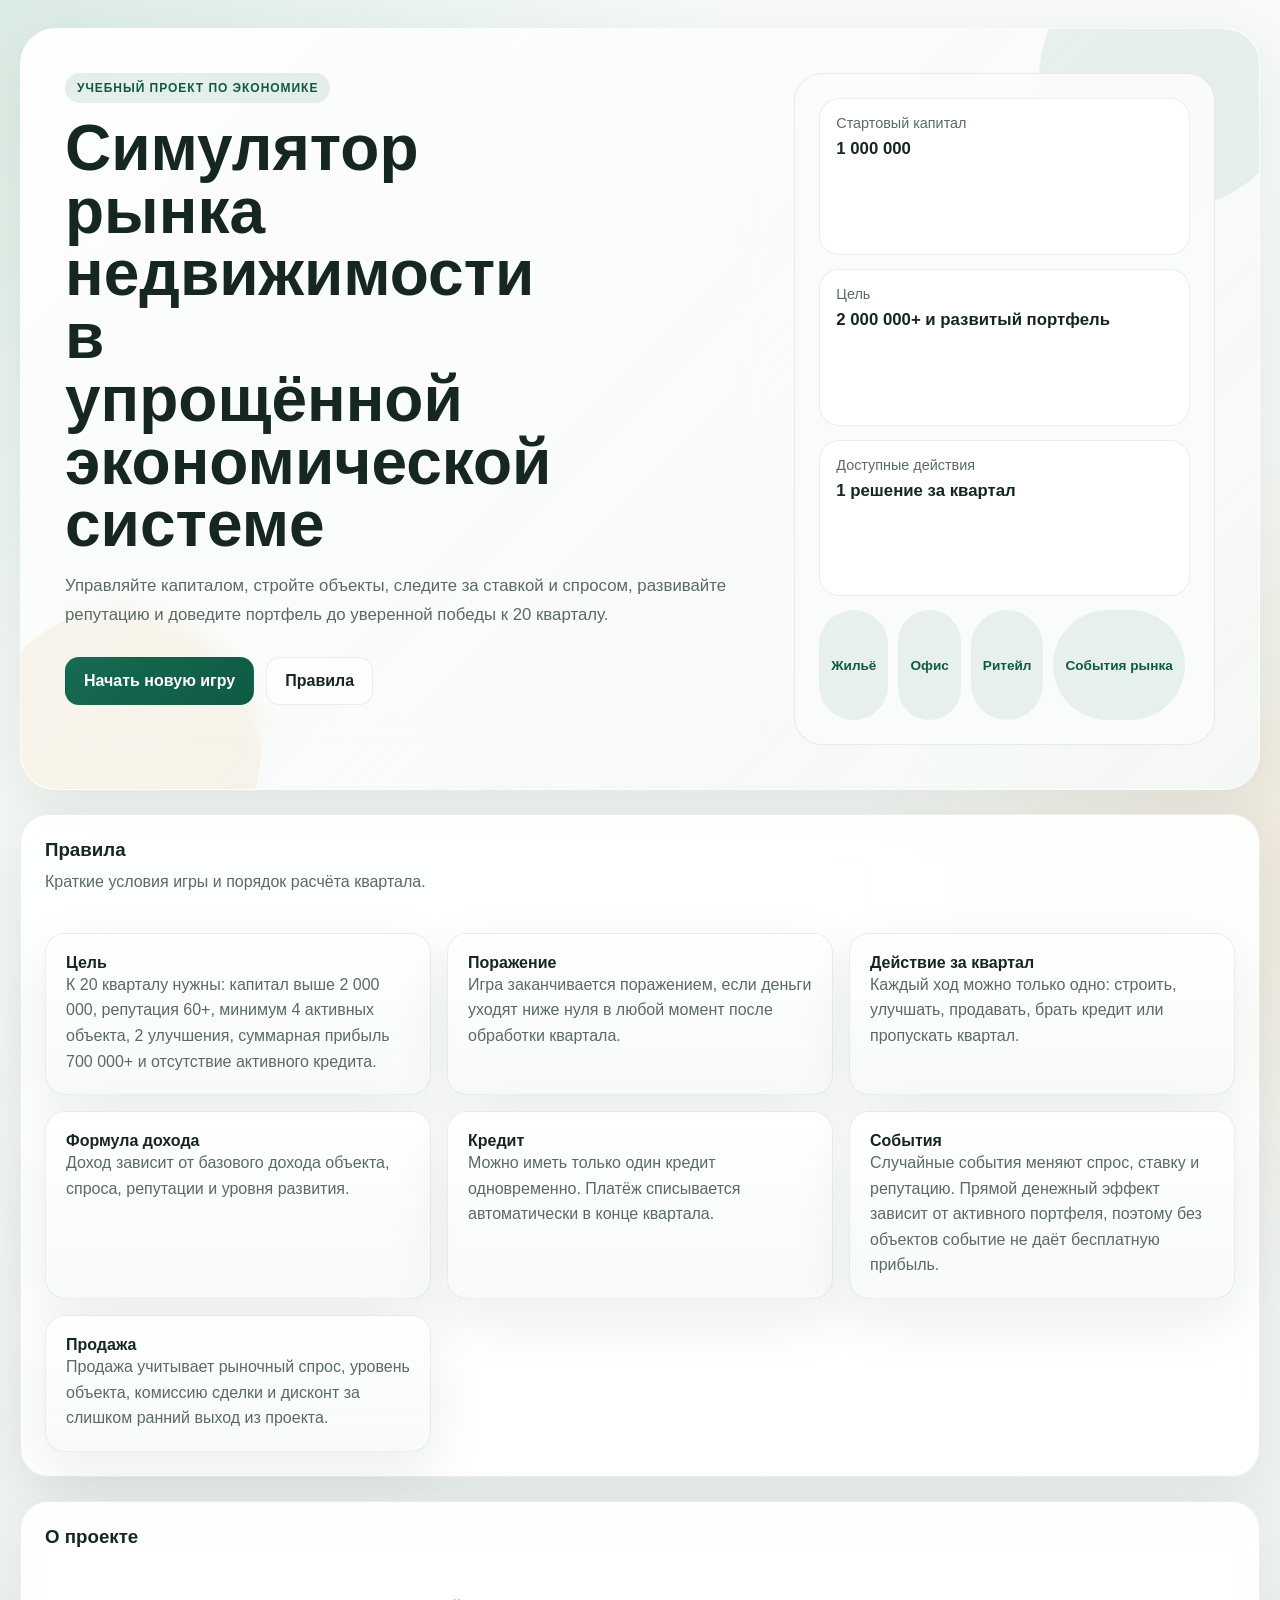
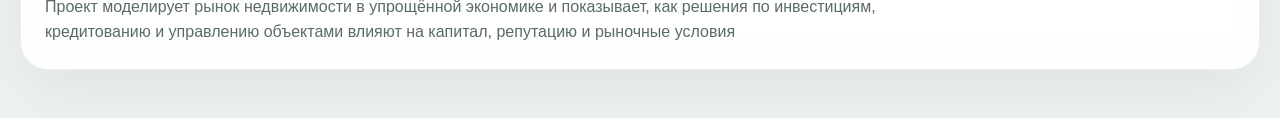
==== commit 7f76e815: "Events fixed" ====
--- a/app/index.html
+++ b/app/index.html
@@ -31,7 +31,7 @@
           </div>
           <div class="hero-stat">
             <span class="hero-stat__label">Цель</span>
-            <strong class="hero-stat__value">2 000 000+ к 20 кварталу</strong>
+            <strong class="hero-stat__value">2 000 000+ и развитый портфель</strong>
           </div>
           <div class="hero-stat">
             <span class="hero-stat__label">Доступные действия</span>
@@ -99,6 +99,8 @@
               </div>
               <div class="next-action-card" id="next-action-card"></div>
             </div>
+
+            <div class="advisor-panel" id="advisor-panel" aria-live="polite"></div>
 
             <div class="action-group action-group--primary">
               <h4>Строительство</h4>
@@ -262,7 +264,7 @@
         <div class="info-grid">
           <article class="info-card">
             <h4>Цель</h4>
-            <p>Дойти до 20 квартала с капиталом выше 2 000 000 и репутацией не ниже 60.</p>
+            <p>К 20 кварталу нужны: капитал выше 2 000 000, репутация 60+, минимум 4 активных объекта, 2 улучшения, суммарная прибыль 700 000+ и отсутствие активного кредита.</p>
           </article>
           <article class="info-card">
             <h4>Поражение</h4>
@@ -282,7 +284,11 @@
           </article>
           <article class="info-card">
             <h4>События</h4>
-            <p>Случайные рыночные события меняют спрос, ставку, репутацию и иногда напрямую влияют на деньги.</p>
+            <p>Случайные события меняют спрос, ставку и репутацию. Прямой денежный эффект зависит от активного портфеля, поэтому без объектов событие не даёт бесплатную прибыль.</p>
+          </article>
+          <article class="info-card">
+            <h4>Продажа</h4>
+            <p>Продажа учитывает рыночный спрос, уровень объекта, комиссию сделки и дисконт за слишком ранний выход из проекта.</p>
           </article>
         </div>
       </section>
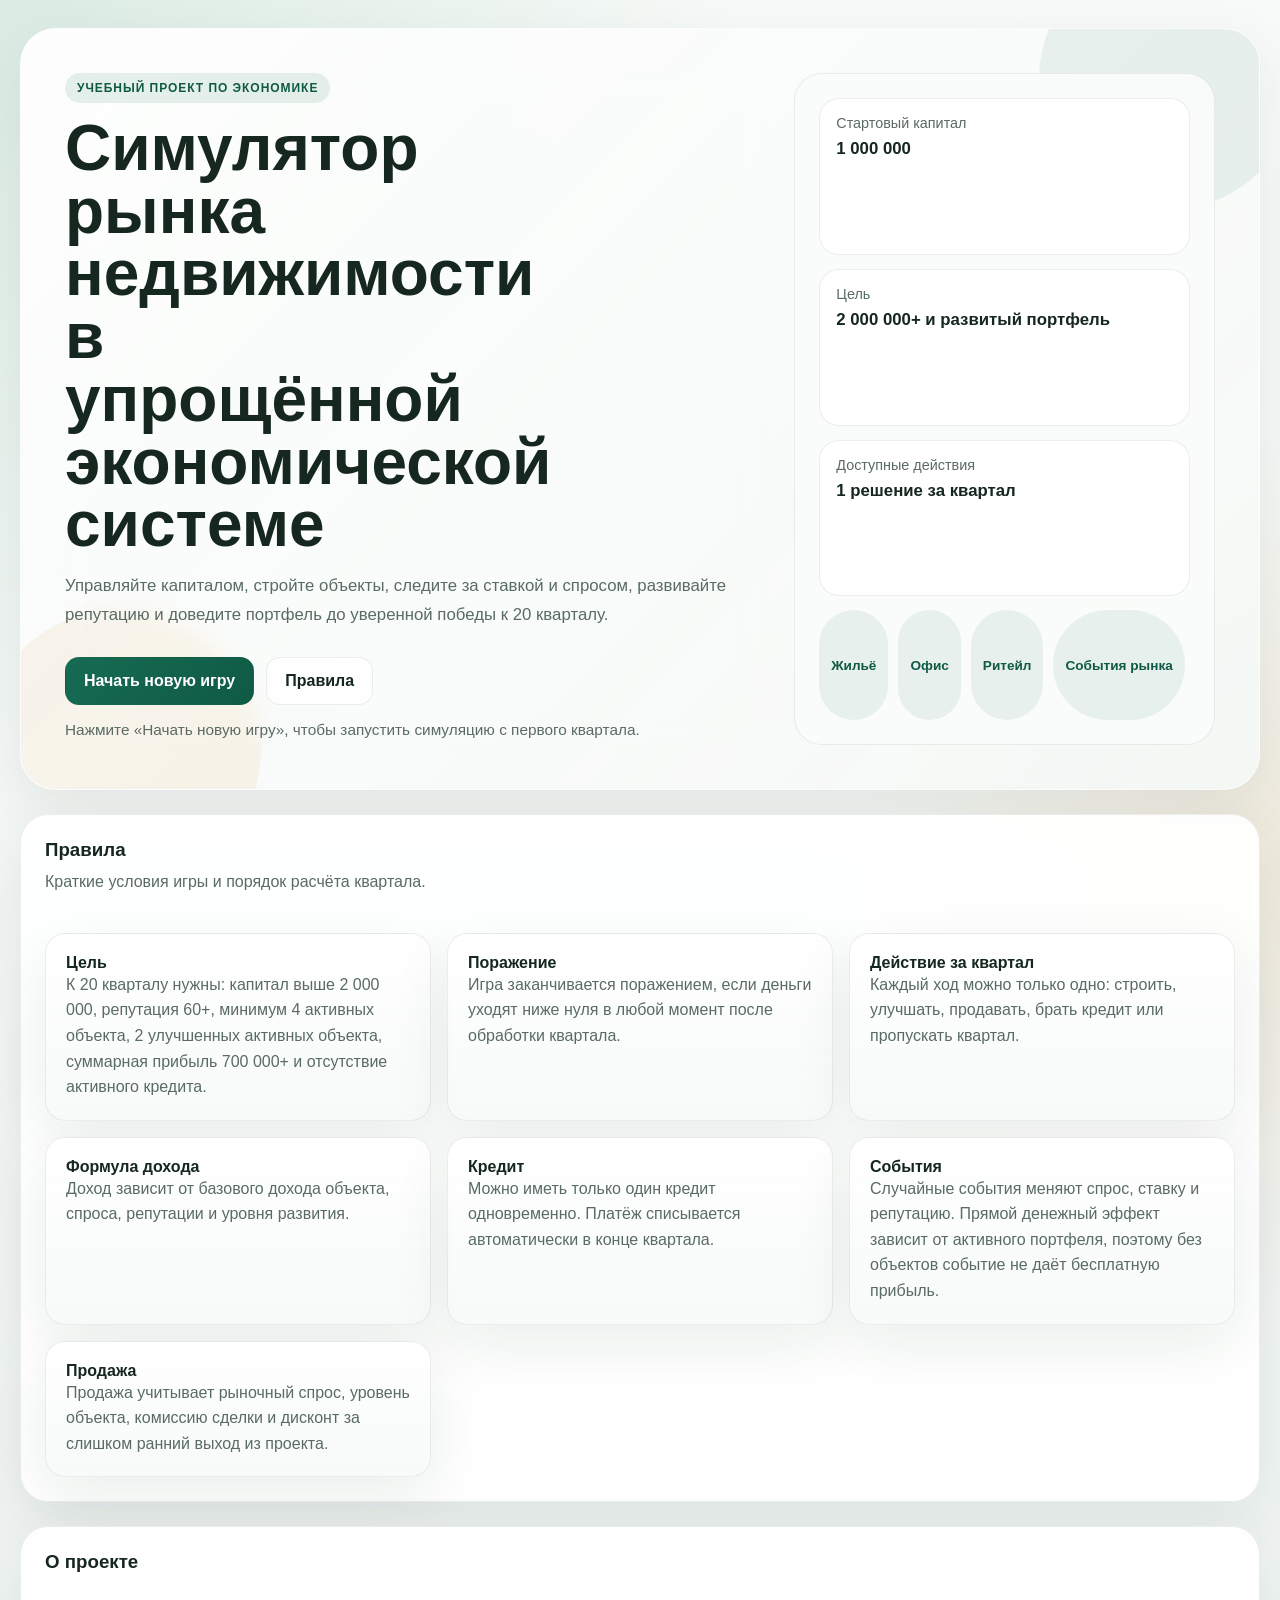
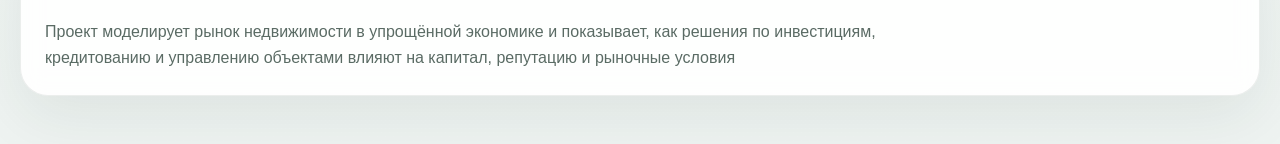
==== commit 0e53fc84: "supporter added" ====
--- a/app/index.html
+++ b/app/index.html
@@ -264,7 +264,7 @@
         <div class="info-grid">
           <article class="info-card">
             <h4>Цель</h4>
-            <p>К 20 кварталу нужны: капитал выше 2 000 000, репутация 60+, минимум 4 активных объекта, 2 улучшения, суммарная прибыль 700 000+ и отсутствие активного кредита.</p>
+            <p>К 20 кварталу нужны: капитал выше 2 000 000, репутация 60+, минимум 4 активных объекта, 2 улучшенных активных объекта, суммарная прибыль 700 000+ и отсутствие активного кредита.</p>
           </article>
           <article class="info-card">
             <h4>Поражение</h4>
--- a/app/style.css
+++ b/app/style.css
@@ -481,6 +481,210 @@
   line-height: 1.45;
 }
 
+.advisor-panel {
+  display: grid;
+  gap: 12px;
+  padding: 16px;
+  border: 1px solid rgba(21, 39, 30, 0.08);
+  border-radius: 20px;
+  background:
+    radial-gradient(circle at 92% 8%, rgba(255, 255, 255, 0.48), transparent 24%),
+    linear-gradient(135deg, rgba(236, 247, 242, 0.96), rgba(255, 255, 255, 0.92));
+  box-shadow: 0 18px 38px rgba(22, 50, 39, 0.08);
+}
+
+.advisor-panel--success {
+  border-color: rgba(43, 139, 87, 0.22);
+}
+
+.advisor-panel--warning {
+  border-color: rgba(214, 140, 45, 0.3);
+  background:
+    radial-gradient(circle at 92% 8%, rgba(255, 255, 255, 0.48), transparent 24%),
+    linear-gradient(135deg, rgba(255, 246, 229, 0.96), rgba(255, 255, 255, 0.92));
+}
+
+.advisor-panel--danger {
+  border-color: rgba(201, 83, 83, 0.28);
+  background:
+    radial-gradient(circle at 92% 8%, rgba(255, 255, 255, 0.45), transparent 24%),
+    linear-gradient(135deg, rgba(255, 235, 232, 0.96), rgba(255, 255, 255, 0.92));
+}
+
+.advisor-panel--info,
+.advisor-panel--muted {
+  border-color: rgba(23, 107, 82, 0.16);
+}
+
+.advisor-panel__top,
+.advisor-toggle {
+  display: flex;
+  align-items: center;
+  justify-content: space-between;
+  gap: 10px;
+}
+
+.advisor-toggle {
+  justify-content: flex-start;
+  color: var(--text);
+  font-size: 0.78rem;
+  font-weight: 900;
+  letter-spacing: 0.04em;
+  text-transform: uppercase;
+}
+
+.advisor-toggle input {
+  width: 16px;
+  height: 16px;
+  accent-color: var(--primary);
+}
+
+.advisor-pill,
+.advisor-badge {
+  display: inline-flex;
+  align-items: center;
+  width: max-content;
+  border-radius: 999px;
+  font-size: 0.72rem;
+  font-weight: 900;
+}
+
+.advisor-pill {
+  padding: 6px 9px;
+  color: var(--primary-strong);
+  background: rgba(23, 107, 82, 0.1);
+}
+
+.advisor-main-card {
+  display: grid;
+  gap: 8px;
+  padding: 14px;
+  border-radius: 18px;
+  color: #ffffff;
+  background:
+    radial-gradient(circle at 90% 12%, rgba(255, 255, 255, 0.28), transparent 24%),
+    linear-gradient(135deg, #153f34, #1e7459);
+}
+
+.advisor-panel--warning .advisor-main-card {
+  background:
+    radial-gradient(circle at 90% 12%, rgba(255, 255, 255, 0.28), transparent 24%),
+    linear-gradient(135deg, #7a4c17, #d68c2d);
+}
+
+.advisor-panel--danger .advisor-main-card {
+  background:
+    radial-gradient(circle at 90% 12%, rgba(255, 255, 255, 0.24), transparent 24%),
+    linear-gradient(135deg, #7a302d, #c95353);
+}
+
+.advisor-badge {
+  padding: 6px 9px;
+  color: rgba(255, 255, 255, 0.88);
+  background: rgba(255, 255, 255, 0.16);
+}
+
+.advisor-main-card h4,
+.advisor-main-card p,
+.advisor-event-note p,
+.advisor-muted-text,
+.advisor-warnings p,
+.advisor-alternatives span {
+  margin: 0;
+}
+
+.advisor-main-card h4 {
+  font-size: 1.08rem;
+}
+
+.advisor-main-card p {
+  color: rgba(255, 255, 255, 0.82);
+  line-height: 1.42;
+}
+
+.advisor-apply-button {
+  margin-top: 2px;
+}
+
+.advisor-event-note,
+.advisor-warnings,
+.advisor-alternatives {
+  display: grid;
+  gap: 5px;
+  padding: 11px;
+  border-radius: 14px;
+  background: rgba(255, 255, 255, 0.7);
+  border: 1px solid rgba(21, 39, 30, 0.06);
+}
+
+.advisor-event-note strong,
+.advisor-alternatives strong {
+  font-size: 0.78rem;
+  font-weight: 900;
+}
+
+.advisor-event-note p,
+.advisor-muted-text,
+.advisor-alternatives span {
+  color: var(--text-soft);
+  font-size: 0.82rem;
+  line-height: 1.38;
+}
+
+.advisor-checklist {
+  display: grid;
+  gap: 6px;
+}
+
+.advisor-check {
+  display: grid;
+  grid-template-columns: 22px minmax(0, 1fr);
+  gap: 8px;
+  align-items: start;
+  padding: 8px 9px;
+  border-radius: 12px;
+  background: rgba(255, 255, 255, 0.72);
+  border: 1px solid rgba(214, 140, 45, 0.18);
+}
+
+.advisor-check span {
+  display: grid;
+  place-items: center;
+  width: 20px;
+  height: 20px;
+  border-radius: 999px;
+  color: #ffffff;
+  background: var(--accent);
+  font-size: 0.72rem;
+  font-weight: 900;
+}
+
+.advisor-check p {
+  margin: 0;
+  color: var(--text-soft);
+  font-size: 0.78rem;
+  line-height: 1.32;
+}
+
+.advisor-check--done {
+  border-color: rgba(43, 139, 87, 0.16);
+}
+
+.advisor-check--done span {
+  background: var(--success);
+}
+
+.advisor-warnings {
+  border-color: rgba(201, 83, 83, 0.18);
+  background: rgba(255, 240, 238, 0.72);
+}
+
+.advisor-warnings p {
+  color: #8a3935;
+  font-size: 0.8rem;
+  line-height: 1.35;
+}
+
 .quick-action-grid {
   display: grid;
   grid-template-columns: repeat(3, minmax(0, 1fr));
@@ -651,6 +855,78 @@
 
 body.is-playing .next-action-card p {
   display: none;
+}
+
+body.is-playing .advisor-panel {
+  gap: 7px;
+  padding: 9px;
+  border-radius: 16px;
+}
+
+body.is-playing .advisor-panel__top {
+  gap: 6px;
+}
+
+body.is-playing .advisor-toggle {
+  font-size: 0.66rem;
+}
+
+body.is-playing .advisor-pill {
+  padding: 4px 7px;
+  font-size: 0.62rem;
+}
+
+body.is-playing .advisor-main-card {
+  gap: 5px;
+  padding: 10px;
+  border-radius: 14px;
+}
+
+body.is-playing .advisor-main-card h4 {
+  font-size: 0.92rem;
+}
+
+body.is-playing .advisor-main-card p,
+body.is-playing .advisor-event-note p,
+body.is-playing .advisor-check p,
+body.is-playing .advisor-warnings p,
+body.is-playing .advisor-alternatives span {
+  font-size: 0.68rem;
+  line-height: 1.25;
+}
+
+body.is-playing .advisor-badge {
+  padding: 4px 7px;
+  font-size: 0.62rem;
+}
+
+body.is-playing .advisor-event-note,
+body.is-playing .advisor-warnings,
+body.is-playing .advisor-alternatives {
+  padding: 8px;
+  border-radius: 12px;
+}
+
+body.is-playing .advisor-event-note strong,
+body.is-playing .advisor-alternatives strong {
+  font-size: 0.68rem;
+}
+
+body.is-playing .advisor-checklist {
+  gap: 4px;
+}
+
+body.is-playing .advisor-check {
+  grid-template-columns: 18px minmax(0, 1fr);
+  gap: 6px;
+  padding: 6px 7px;
+  border-radius: 10px;
+}
+
+body.is-playing .advisor-check span {
+  width: 16px;
+  height: 16px;
+  font-size: 0.58rem;
 }
 
 body.is-playing .action-group {
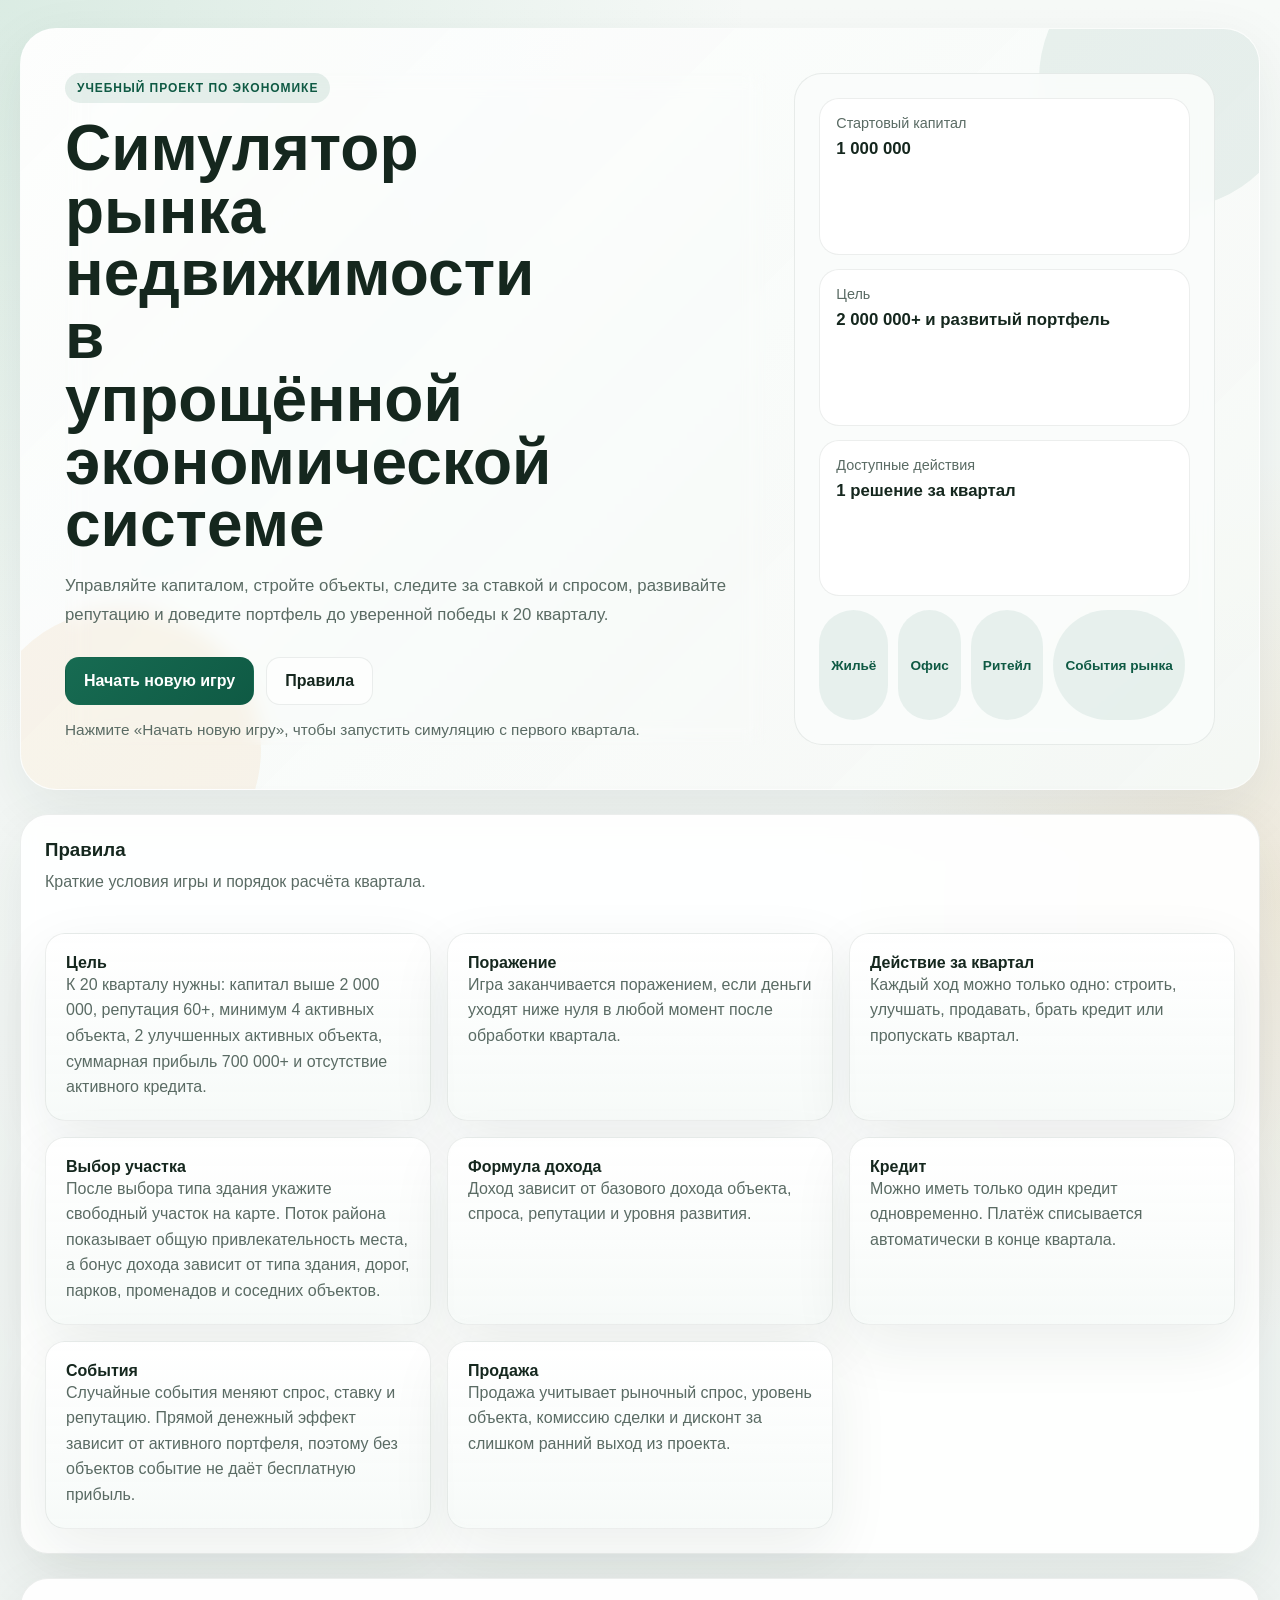
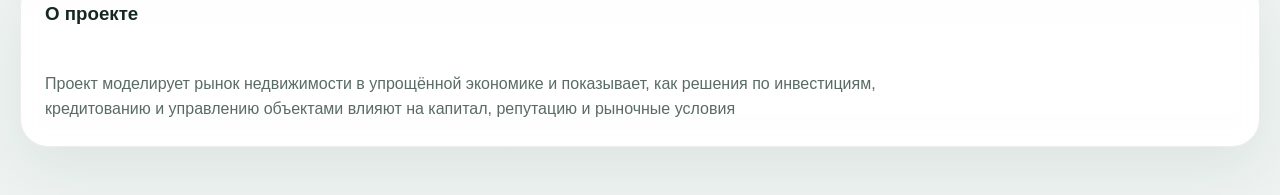
==== commit 97044bf8: "place choosing" ====
--- a/app/index.html
+++ b/app/index.html
@@ -275,6 +275,10 @@
             <p>Каждый ход можно только одно: строить, улучшать, продавать, брать кредит или пропускать квартал.</p>
           </article>
           <article class="info-card">
+            <h4>Выбор участка</h4>
+            <p>После выбора типа здания укажите свободный участок на карте. Поток района показывает общую привлекательность места, а бонус дохода зависит от типа здания, дорог, парков, променадов и соседних объектов.</p>
+          </article>
+          <article class="info-card">
             <h4>Формула дохода</h4>
             <p>Доход зависит от базового дохода объекта, спроса, репутации и уровня развития.</p>
           </article>
--- a/app/style.css
+++ b/app/style.css
@@ -716,6 +716,12 @@
   line-height: 1.35;
 }
 
+.action-card-button.is-selected {
+  outline: 3px solid rgba(241, 190, 78, 0.92);
+  outline-offset: 3px;
+  box-shadow: 0 14px 30px rgba(214, 140, 45, 0.24);
+}
+
 .action-details {
   border: 1px solid var(--border);
   border-radius: var(--radius-lg);
@@ -1177,25 +1183,6 @@
   filter: blur(0.2px);
 }
 
-.city-map__skyline {
-  position: absolute;
-  inset: 0;
-  z-index: 2;
-  pointer-events: none;
-}
-
-.city-map__skyline::before {
-  content: "";
-  position: absolute;
-  left: 18px;
-  right: 18px;
-  bottom: 20px;
-  height: 36px;
-  border-radius: 999px;
-  background: rgba(25, 54, 46, 0.08);
-  filter: blur(10px);
-}
-
 .city-grid {
   position: relative;
   z-index: 3;
@@ -1730,7 +1717,7 @@
 
 .property-summary-row {
   display: grid;
-  grid-template-columns: minmax(0, 1.35fr) repeat(2, minmax(110px, 0.8fr));
+  grid-template-columns: minmax(0, 1.35fr) repeat(3, minmax(100px, 0.72fr));
   gap: 10px;
 }
 
@@ -2337,8 +2324,7 @@
 }
 
 .city-map::before,
-.city-map::after,
-.city-map__skyline {
+.city-map::after {
   content: none;
   display: none;
 }
@@ -2732,12 +2718,14 @@
   height: min(74vh, 780px);
   border-radius: 24px;
   background:
-    radial-gradient(circle at 22% 16%, rgba(255, 255, 255, 0.75), transparent 24%),
-    linear-gradient(135deg, #d9efe7, #eef6ea 44%, #cbdedc);
+    radial-gradient(circle at 20% 14%, rgba(255, 255, 255, 0.68), transparent 24%),
+    radial-gradient(circle at 78% 20%, rgba(96, 145, 151, 0.2), transparent 26%),
+    linear-gradient(135deg, #dcece7, #f4f2df 44%, #c2d7d1);
   box-shadow:
-    inset 0 0 0 1px rgba(255, 255, 255, 0.62),
-    inset 0 -36px 90px rgba(29, 58, 53, 0.12),
-    0 24px 54px rgba(25, 55, 47, 0.12);
+    inset 0 0 0 1px rgba(255, 255, 255, 0.74),
+    inset 0 -46px 120px rgba(29, 58, 53, 0.16),
+    0 26px 60px rgba(25, 55, 47, 0.14);
+  isolation: isolate;
 }
 
 .city-map.city-map--canvas::before,
@@ -2755,59 +2743,100 @@
   display: block;
   width: 100%;
   height: 100%;
+  filter: saturate(1.04) contrast(1.02);
+}
+
+.city-map--placing .city-canvas {
+  cursor: crosshair;
 }
 
 .city-hud {
   position: absolute;
-  left: 18px;
+  left: 14px;
   top: auto;
-  bottom: 18px;
+  bottom: 14px;
   z-index: 4;
   display: grid;
-  gap: 8px;
-  width: min(390px, calc(100% - 36px));
+  gap: 6px;
+  width: min(330px, calc(100% - 28px));
   pointer-events: none;
 }
 
 .city-hud__event,
-.city-hud__meta {
-  border: 1px solid rgba(255, 255, 255, 0.58);
-  background: rgba(19, 42, 38, 0.78);
+.city-hud__meta,
+.city-hud__placement {
+  border: 1px solid rgba(255, 255, 255, 0.5);
+  background: rgba(21, 39, 36, 0.82);
   color: #ffffff;
   box-shadow: 0 18px 36px rgba(20, 37, 34, 0.18);
   backdrop-filter: blur(14px);
 }
 
-.city-hud__event {
+.city-hud__placement {
+  display: grid;
+  gap: 7px;
   padding: 14px 16px;
   border-radius: 18px;
-}
-
-.city-hud__event span {
-  display: block;
-  margin-bottom: 5px;
+  color: #ffffff;
+  background: rgba(24, 76, 59, 0.9);
+  pointer-events: auto;
+}
+
+.city-hud__placement span {
   color: rgba(255, 255, 255, 0.72);
-  font-size: 0.78rem;
+  font-size: 0.72rem;
   font-weight: 900;
   letter-spacing: 0.08em;
   text-transform: uppercase;
 }
 
+.city-hud__placement p {
+  margin: 0;
+  color: rgba(255, 255, 255, 0.8);
+  font-size: 0.8rem;
+  line-height: 1.42;
+}
+
+.city-hud__placement .button {
+  justify-self: start;
+  min-height: 34px;
+  margin-top: 2px;
+  padding: 6px 11px;
+  border-color: rgba(255, 255, 255, 0.26);
+  color: #ffffff;
+  background: rgba(255, 255, 255, 0.14);
+}
+
+.city-hud__event {
+  padding: 10px 12px;
+  border-radius: 15px;
+}
+
+.city-hud__event span {
+  display: block;
+  margin-bottom: 3px;
+  color: rgba(255, 255, 255, 0.72);
+  font-size: 0.66rem;
+  font-weight: 900;
+  letter-spacing: 0.08em;
+  text-transform: uppercase;
+}
+
 .city-hud__event strong {
   display: block;
-  font-size: 0.98rem;
-  line-height: 1.35;
+  font-size: 0.84rem;
+  line-height: 1.3;
 }
 
 .city-hud__meta {
   display: flex;
   flex-wrap: wrap;
-  gap: 8px;
+  gap: 6px;
   width: fit-content;
   max-width: 100%;
-  padding: 9px 11px;
+  padding: 7px 9px;
   border-radius: 999px;
-  font-size: 0.78rem;
+  font-size: 0.7rem;
   font-weight: 800;
 }
 
@@ -2848,12 +2877,12 @@
 .city-tooltip {
   position: absolute;
   z-index: 6;
-  width: 220px;
+  width: 280px;
   padding: 12px 13px;
-  border: 1px solid rgba(255, 255, 255, 0.72);
+  border: 1px solid rgba(255, 255, 255, 0.66);
   border-radius: 14px;
   color: #ffffff;
-  background: rgba(18, 35, 32, 0.86);
+  background: rgba(18, 35, 32, 0.9);
   box-shadow: 0 18px 36px rgba(19, 38, 34, 0.22);
   backdrop-filter: blur(12px);
   pointer-events: none;
@@ -2872,6 +2901,36 @@
   line-height: 1.45;
 }
 
+.city-tooltip__metrics {
+  display: grid;
+  grid-template-columns: repeat(2, minmax(0, 1fr));
+  gap: 5px;
+  margin: 9px 0;
+}
+
+.city-tooltip__metrics b {
+  padding: 6px;
+  border-radius: 8px;
+  color: rgba(255, 255, 255, 0.9);
+  background: rgba(255, 255, 255, 0.1);
+  font-size: 0.72rem;
+}
+
+.city-tooltip small,
+.city-tooltip em {
+  display: block;
+  color: rgba(255, 255, 255, 0.72);
+  font-size: 0.74rem;
+  line-height: 1.38;
+}
+
+.city-tooltip em {
+  margin-top: 7px;
+  color: #f4cb70;
+  font-style: normal;
+  font-weight: 900;
+}
+
 @media (max-width: 920px) {
   .city-map.city-map--canvas {
     min-height: 640px;
@@ -2899,6 +2958,16 @@
 
   .city-hud__meta {
     border-radius: 14px;
+  }
+}
+
+@media (max-width: 980px) {
+  .property-summary-row {
+    grid-template-columns: repeat(2, minmax(0, 1fr));
+  }
+
+  .property-main-number {
+    grid-column: 1 / -1;
   }
 }
 
